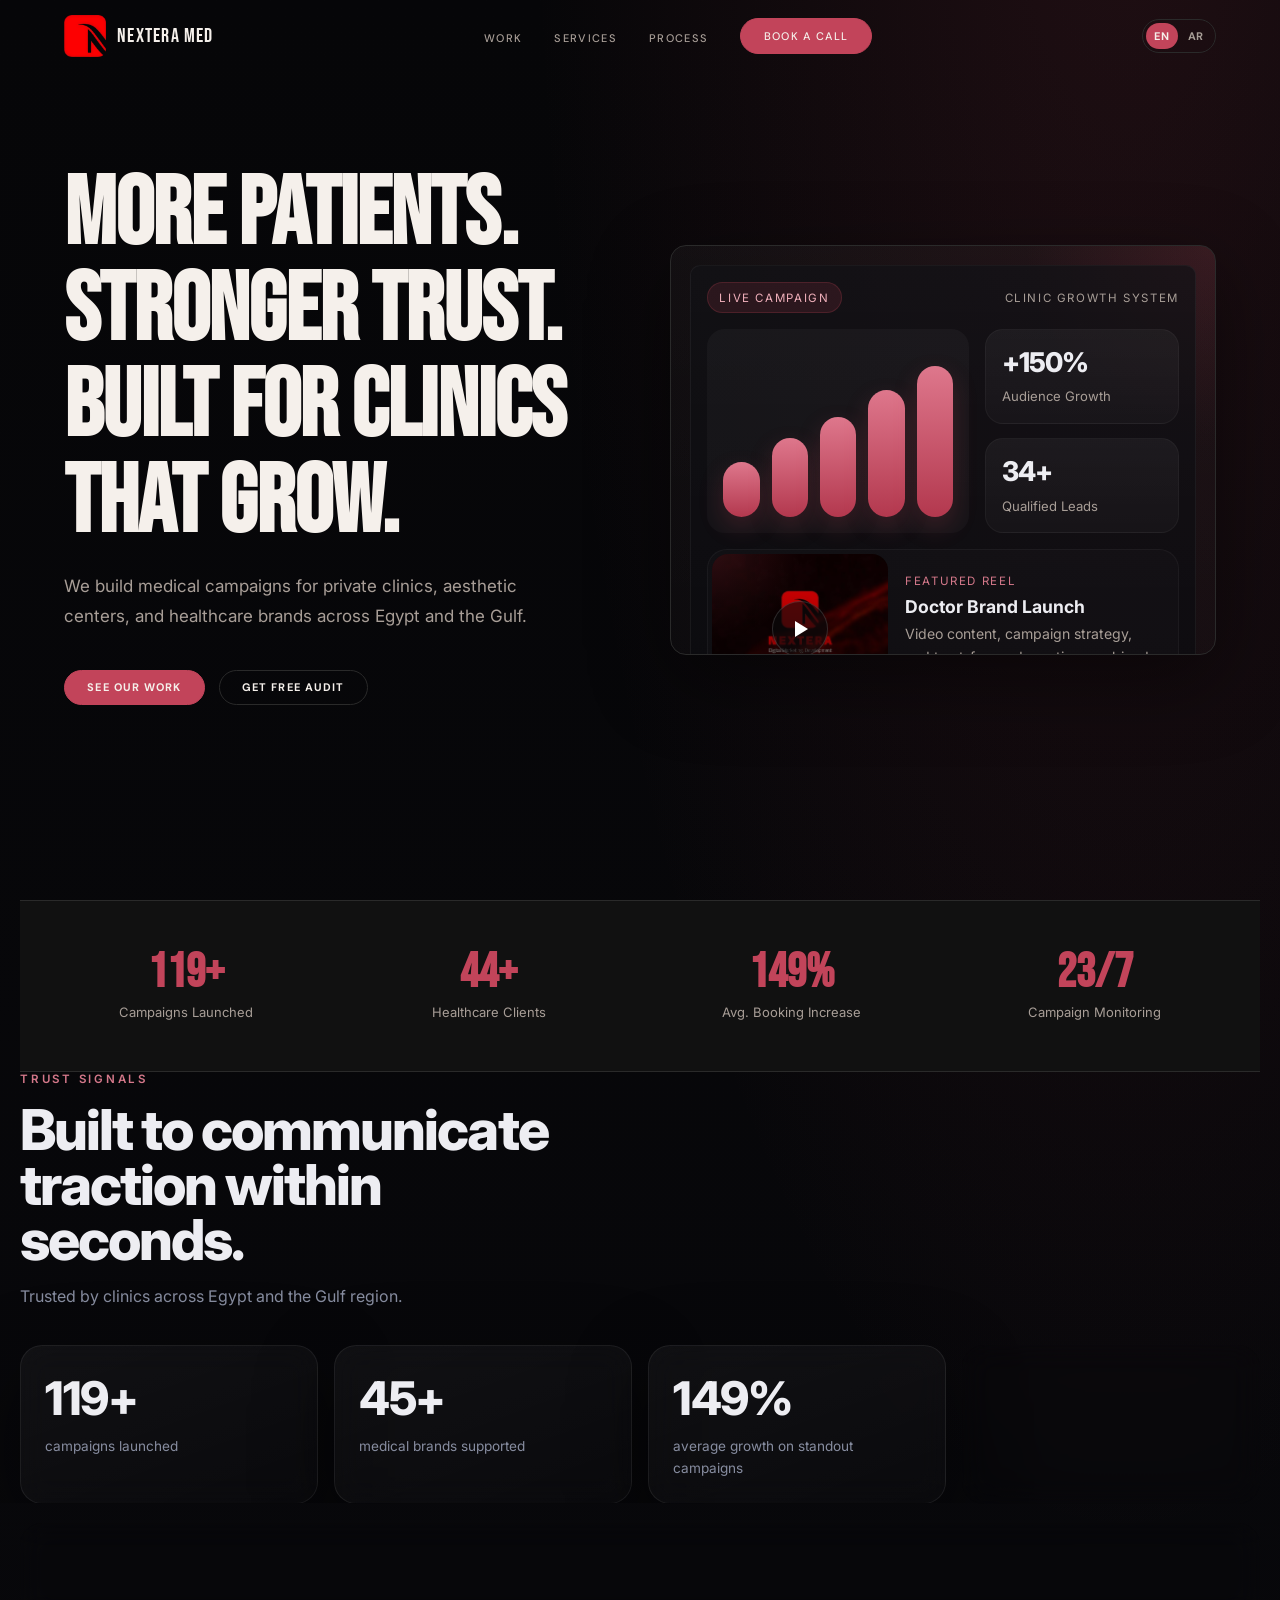
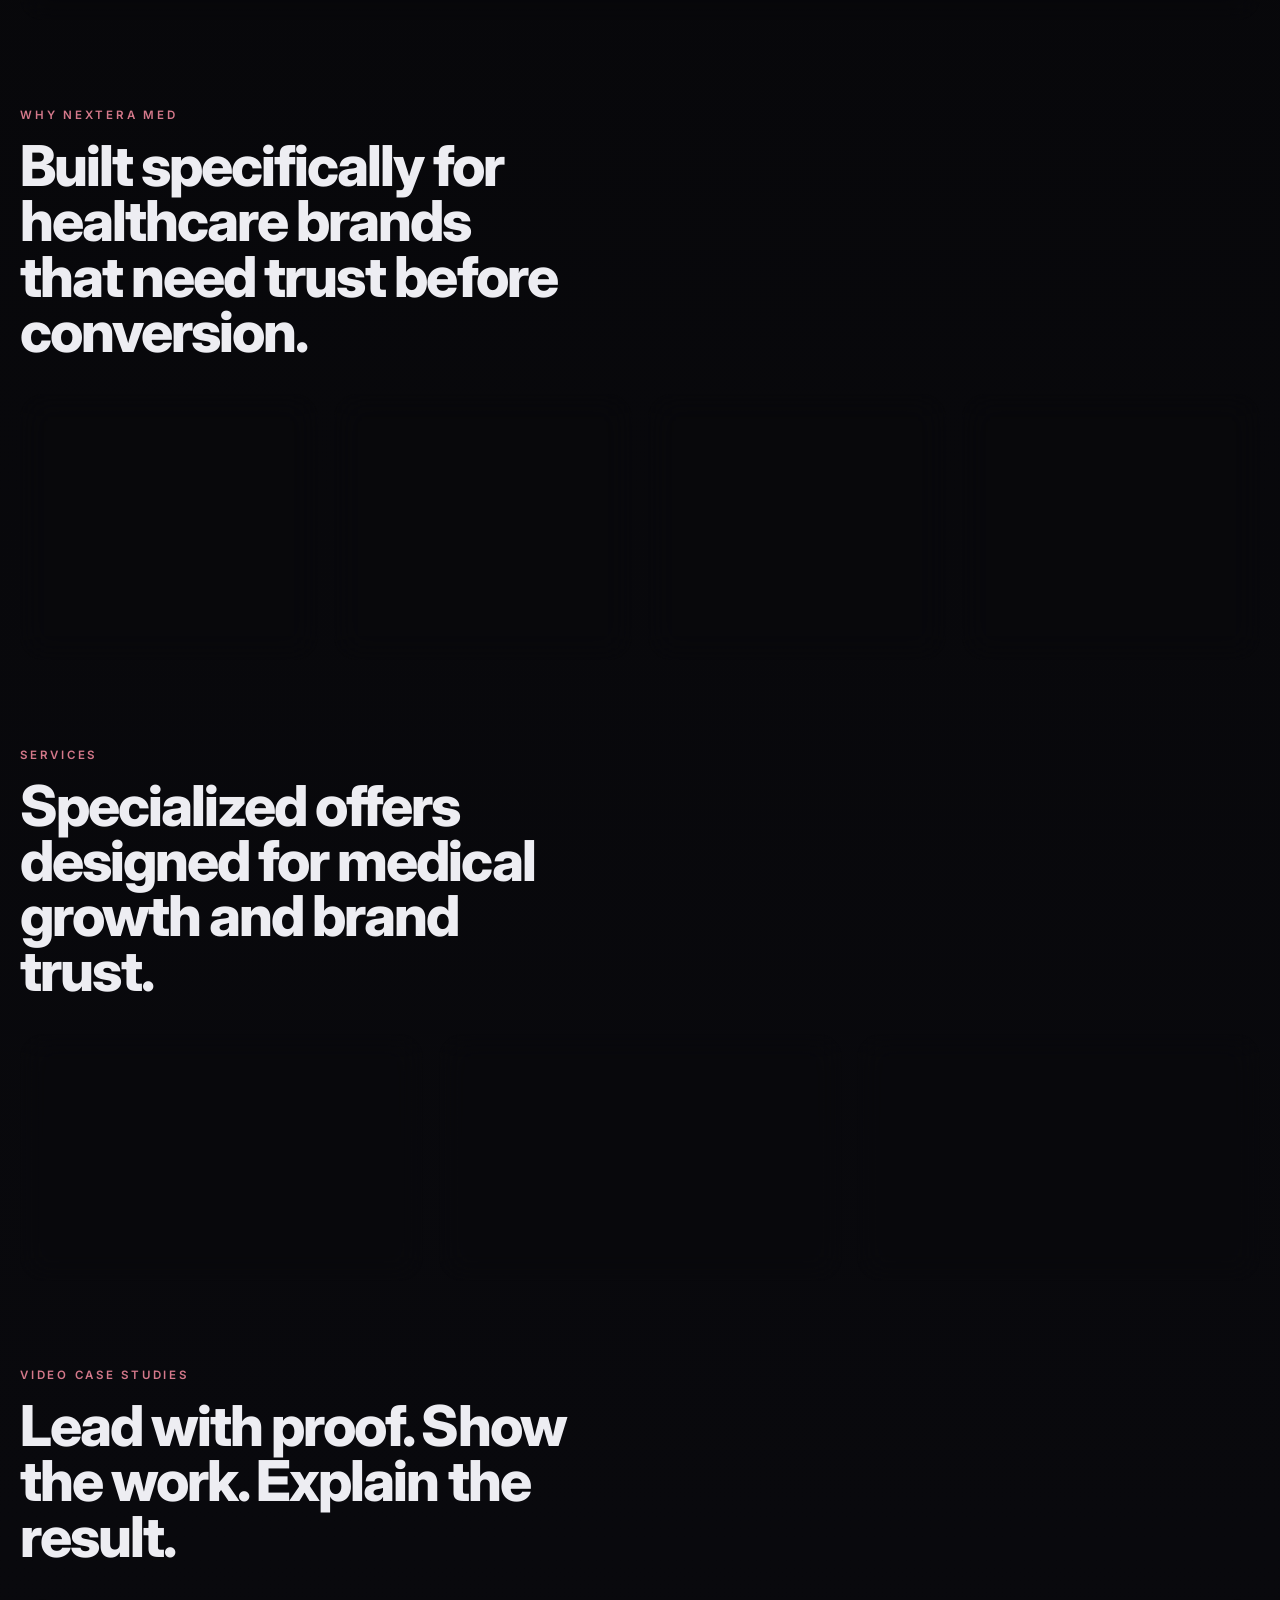
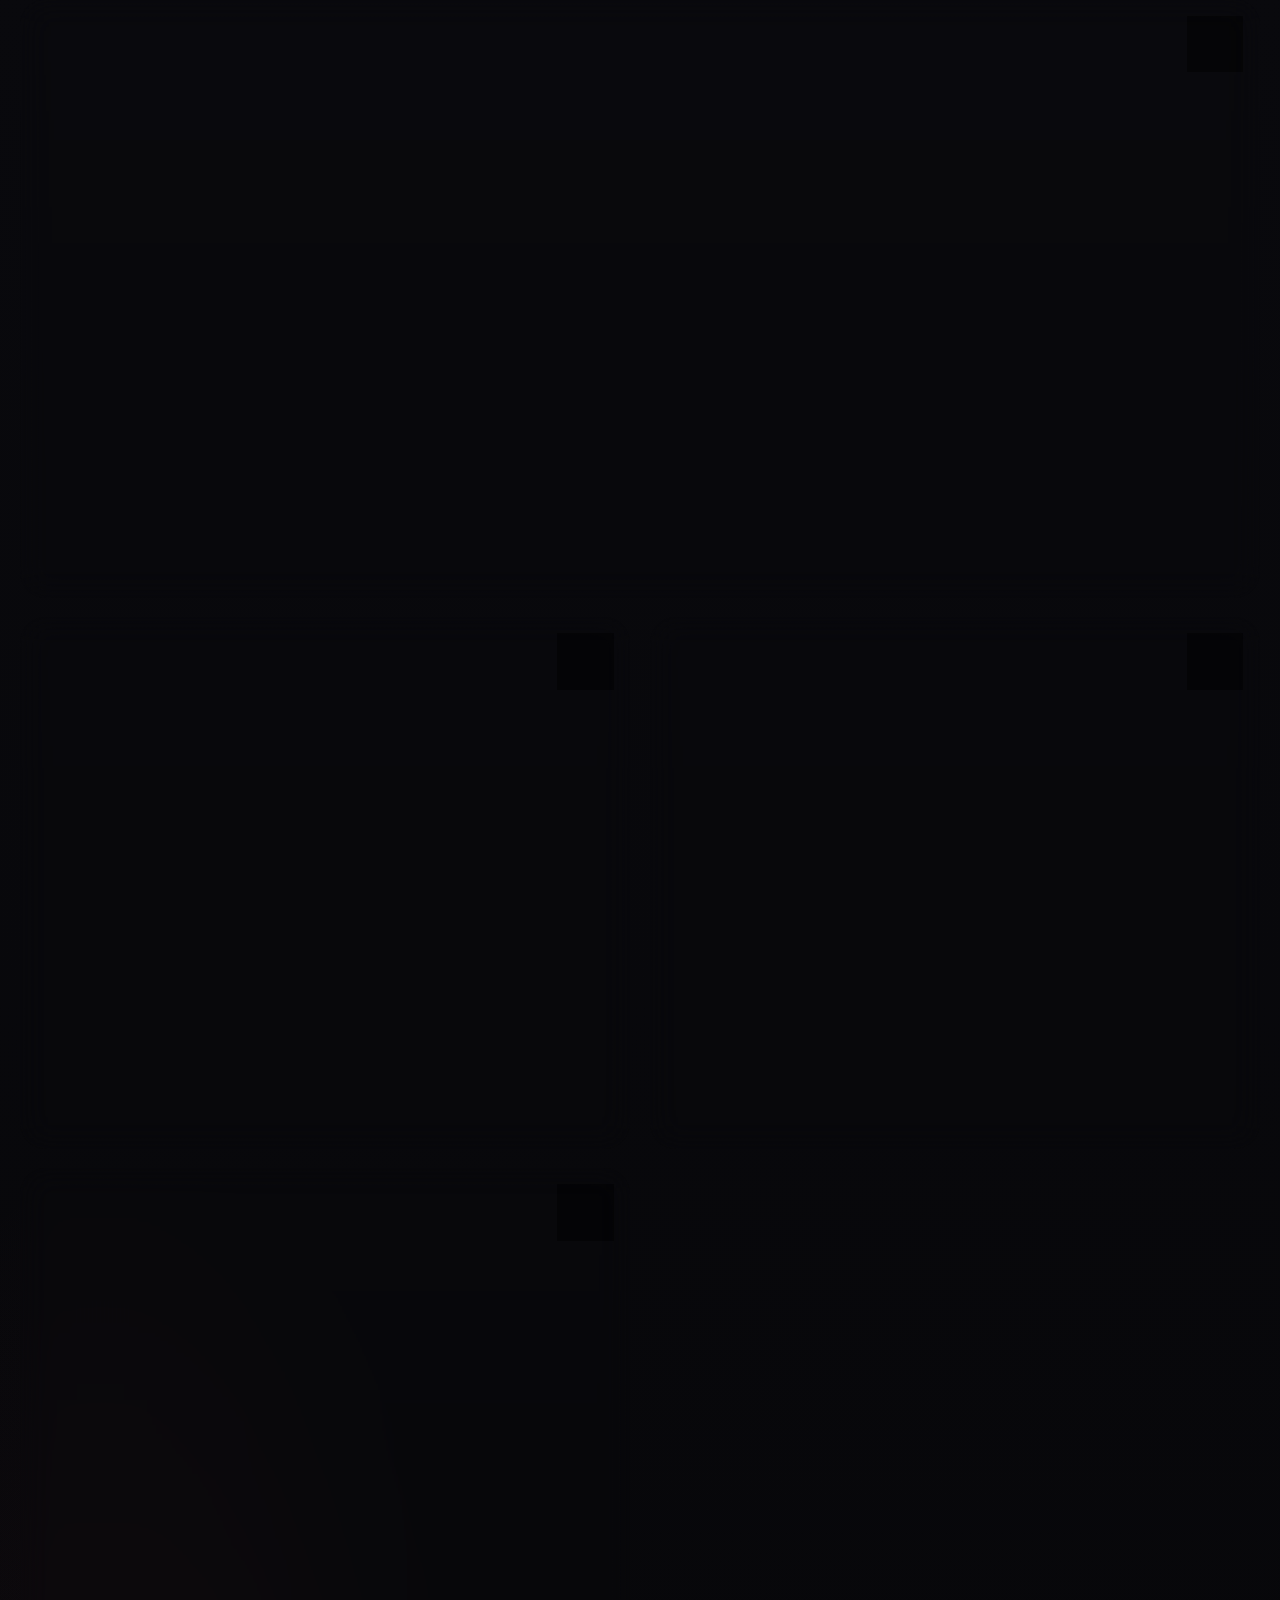
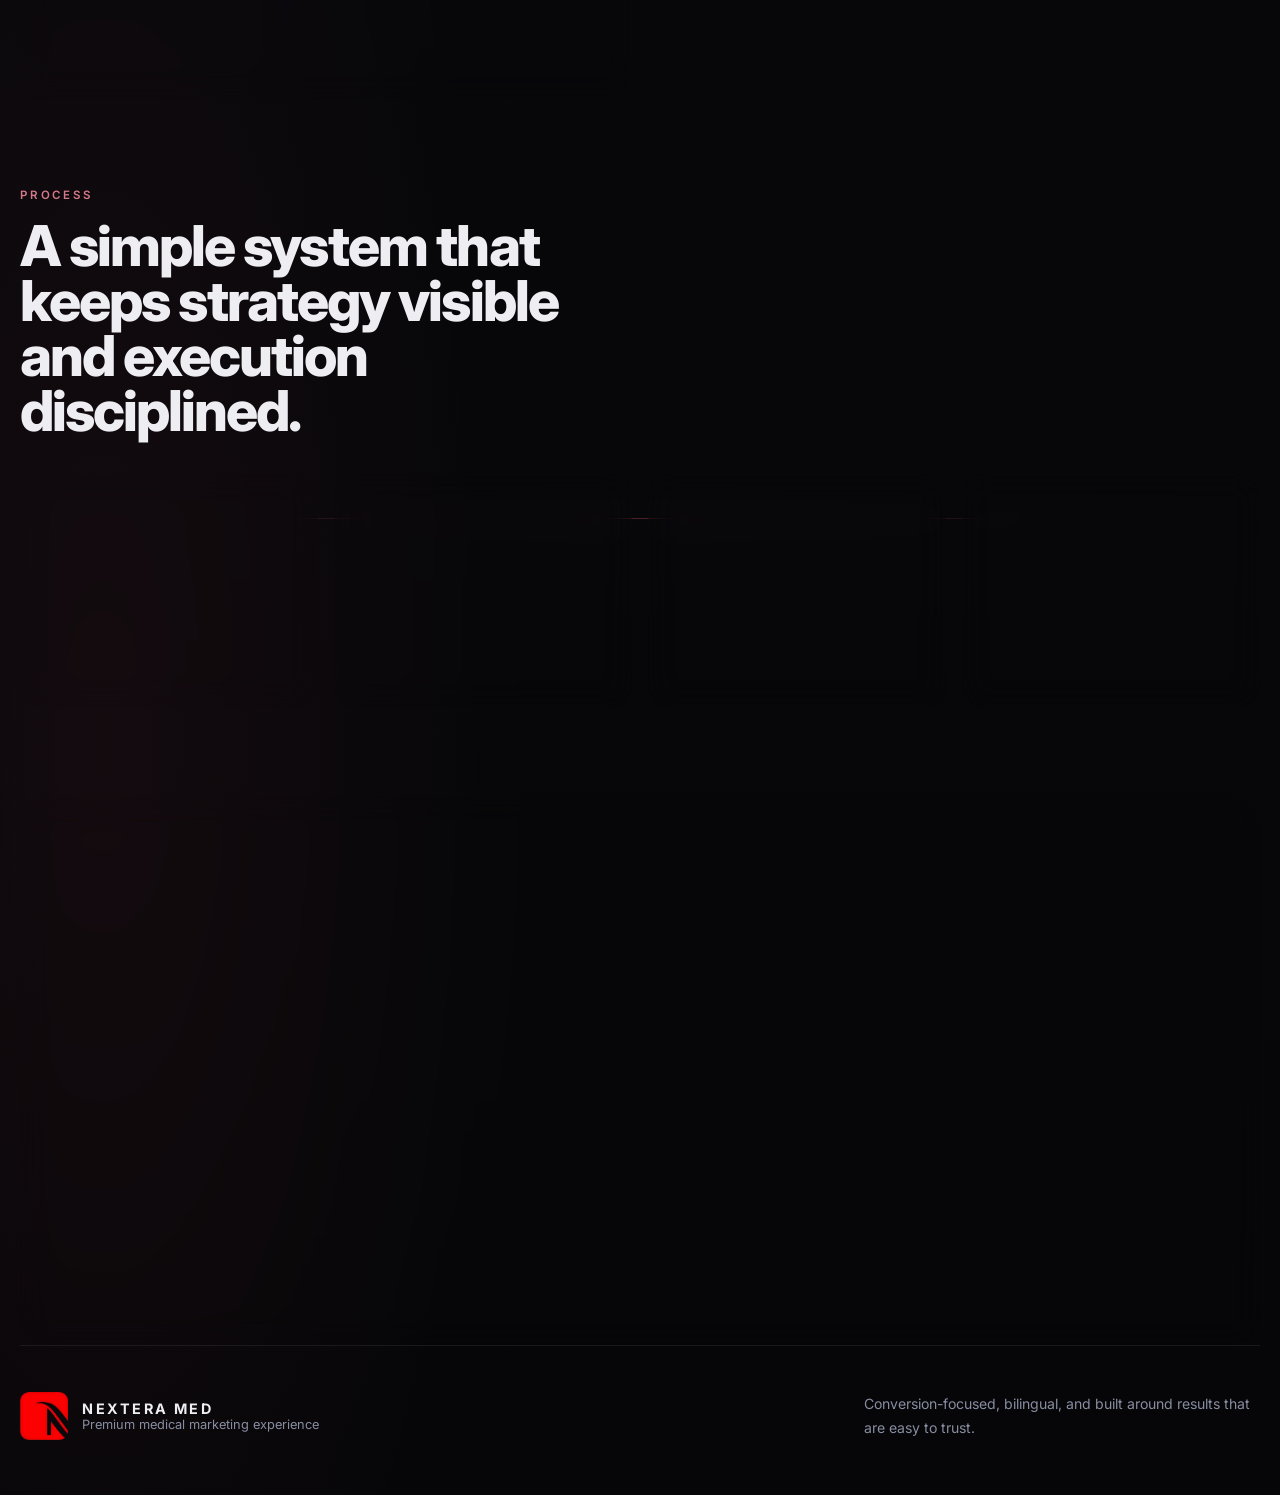
==== index.html @ bc590c60 "Initial Nextera MED site" ====
<!DOCTYPE html>
<html lang="en" dir="ltr">
  <head>
    <meta charset="UTF-8" />
    <meta name="viewport" content="width=device-width, initial-scale=1.0" />
    <title>Nextera MED | Medical Marketing Agency</title>
    <meta
      name="description"
      content="Premium medical marketing agency landing page with bilingual support, video case studies, and conversion-focused UX."
    />
    <link rel="preconnect" href="https://fonts.googleapis.com" />
    <link rel="preconnect" href="https://fonts.gstatic.com" crossorigin />
    <link
      href="https://fonts.googleapis.com/css2?family=Bebas+Neue&family=DM+Sans:wght@400;500;700&family=Inter:wght@400;500;600;700;800&family=Noto+Kufi+Arabic:wght@400;500;600;700;800&family=Tajawal:wght@400;500;700&display=swap"
      rel="stylesheet"
    />
    <link rel="stylesheet" href="./assets/css/tokens.css" />
    <link rel="stylesheet" href="./styles.css" />
  </head>
  <body>
    <div class="page-shell">
      <nav id="main-nav" aria-label="Primary navigation">
        <div class="nav-inner">
          <a href="#top" class="nav-logo" aria-label="Nextera MED home">
            <img
              src="./assets/Nextera logo.png"
              alt="Nextera MED logo"
              class="nav-logo__image"
            />
            <span class="nav-logo__name">Nextera MED</span>
          </a>

          <ul class="nav-links" role="list">
            <li><a href="#work">Work</a></li>
            <li><a href="#services">Services</a></li>
            <li><a href="#process">Process</a></li>
            <li><a href="#contact" class="btn btn-primary">Book a Call</a></li>
          </ul>

          <div class="lang-switch" aria-label="Language switcher">
            <span class="lang-switch__item is-active" aria-current="true">EN</span>
            <a href="/ar/" class="lang-switch__item" lang="ar" hreflang="ar">AR</a>
          </div>

          <button
            id="nav-hamburger"
            class="hamburger"
            type="button"
            aria-label="Toggle navigation"
            aria-expanded="false"
            aria-controls="nav-mobile-menu"
          >
            <span></span>
            <span></span>
            <span></span>
          </button>
        </div>

        <div id="nav-mobile-menu" class="nav-mobile-menu" role="navigation" aria-label="Mobile navigation">
          <ul role="list">
            <li><a href="#work">Work</a></li>
            <li><a href="#services">Services</a></li>
            <li><a href="#process">Process</a></li>
            <li><a href="#contact" class="btn btn-primary">Book a Call</a></li>
          </ul>
          <div class="lang-switch lang-switch--mobile">
            <span class="lang-switch__item is-active" aria-current="true">EN</span>
            <a href="/ar/" class="lang-switch__item" lang="ar" hreflang="ar">AR</a>
          </div>
        </div>
      </nav>

      <main id="top">

        <section id="hero">
          <div class="hero-grid">
            <div class="hero-text">
              <h1 class="hero-headline reveal">
                More patients.<br>Stronger trust.<br>Built for clinics that grow.
              </h1>
              <p class="hero-sub reveal">
                We build medical campaigns for private clinics, aesthetic centers, and healthcare brands across Egypt and the Gulf.
              </p>
              <div class="hero-cta reveal">
                <a href="#work" class="btn btn-primary">See Our Work</a>
                <a href="#contact" class="btn btn-outline">Get Free Audit</a>
              </div>
            </div>
            <div class="hero-visual" aria-hidden="true">
              <div class="hero-visual__panel">
                <div class="hero-visual__header">
                  <span class="hero-visual__pill">Live Campaign</span>
                  <span class="hero-visual__status">Clinic Growth System</span>
                </div>

                <div class="hero-visual__chart">
                  <div class="hero-visual__bars">
                    <span style="height: 32%"></span>
                    <span style="height: 46%"></span>
                    <span style="height: 58%"></span>
                    <span style="height: 74%"></span>
                    <span style="height: 88%"></span>
                  </div>
                  <div class="hero-visual__metrics">
                    <article>
                      <strong>+150%</strong>
                      <small>Audience Growth</small>
                    </article>
                    <article>
                      <strong>34+</strong>
                      <small>Qualified Leads</small>
                    </article>
                  </div>
                </div>

                <div class="hero-visual__card">
                  <div class="hero-visual__thumb">
                    <span class="hero-visual__play"></span>
                  </div>
                  <div class="hero-visual__copy">
                    <span>Featured Reel</span>
                    <strong>Doctor Brand Launch</strong>
                    <p>Video content, campaign strategy, and trust-focused creative combined in one premium rollout.</p>
                  </div>
                </div>
              </div>
            </div>
          </div>
        </section>

        <section id="proof-bar">
          <div class="proof-bar-inner">
            <div class="proof-metric">
              <span class="proof-metric__number" data-count="120" data-suffix="+">0+</span>
              <span class="proof-metric__label">Campaigns Launched</span>
            </div>
            <div class="proof-metric">
              <span class="proof-metric__number" data-count="45" data-suffix="+">0+</span>
              <span class="proof-metric__label">Healthcare Clients</span>
            </div>
            <div class="proof-metric">
              <span class="proof-metric__number" data-count="150" data-suffix="%">0%</span>
              <span class="proof-metric__label">Avg. Booking Increase</span>
            </div>
            <div class="proof-metric">
              <span class="proof-metric__number" data-count="24" data-suffix="/7">0/7</span>
              <span class="proof-metric__label">Campaign Monitoring</span>
            </div>
          </div>
        </section>

        <section class="trust section reveal">
          <div class="section-heading">
            <p class="eyebrow" data-i18n="trustEyebrow">Trust Signals</p>
            <h2 data-i18n="trustTitle">The page is built to communicate traction within seconds.</h2>
            <p class="section-support" data-i18n="trustSupport">Trusted by clinics across Egypt and the Gulf region.</p>
          </div>

          <div class="trust-grid">
            <article class="stat-card">
              <strong>120+</strong>
              <span data-i18n="trustMetric1">campaigns launched</span>
            </article>
            <article class="stat-card">
              <strong>45+</strong>
              <span data-i18n="trustMetric2">medical brands supported</span>
            </article>
            <article class="stat-card">
              <strong>150%</strong>
              <span data-i18n="trustMetric3">average growth on standout campaigns</span>
            </article>
            <article class="stat-card">
              <strong>24/7</strong>
              <span data-i18n="trustMetric4">content rhythm and optimization mindset</span>
            </article>
          </div>

          <div class="logo-strip" aria-label="Partner logo placeholders">
            <span>CLINIC GROUP</span>
            <span>DOCTOR BRAND</span>
            <span>HEALTHCARE STARTUP</span>
            <span>MEDICAL CENTER</span>
          </div>
        </section>

        <section class="why-us section reveal" id="why-us">
          <div class="section-heading">
            <p class="eyebrow" data-i18n="whyEyebrow">Why Nextera MED</p>
            <h2 data-i18n="whyTitle">Built specifically for healthcare brands that need trust before conversion.</h2>
          </div>

          <div class="why-grid">
            <article class="why-card">
              <div class="why-icon" aria-hidden="true">
                <svg width="26" height="26" viewBox="0 0 26 26" fill="none">
                  <circle cx="13" cy="13" r="10.5" stroke="currentColor" stroke-width="1.4" opacity="0.32"/>
                  <path d="M13 7v12M7 13h12" stroke="currentColor" stroke-width="2.6" stroke-linecap="round"/>
                </svg>
              </div>
              <h3 data-i18n="why1Title">Medical-first expertise</h3>
              <p data-i18n="why1Body">Messaging, visuals, and positioning shaped for clinics, doctors, and healthcare audiences.</p>
            </article>
            <article class="why-card">
              <div class="why-icon" aria-hidden="true">
                <svg width="26" height="26" viewBox="0 0 26 26" fill="none">
                  <rect x="2" y="14" width="5" height="9" rx="1.5" fill="currentColor" opacity="0.38"/>
                  <rect x="10" y="9" width="5" height="14" rx="1.5" fill="currentColor" opacity="0.65"/>
                  <rect x="18" y="4" width="5" height="19" rx="1.5" fill="currentColor"/>
                </svg>
              </div>
              <h3 data-i18n="why2Title">Data-driven strategy</h3>
              <p data-i18n="why2Body">Creative decisions connected to campaign goals, growth metrics, and stronger lead quality.</p>
            </article>
            <article class="why-card">
              <div class="why-icon" aria-hidden="true">
                <svg width="26" height="26" viewBox="0 0 26 26" fill="none">
                  <circle cx="13" cy="13" r="10.5" stroke="currentColor" stroke-width="1.4" opacity="0.32"/>
                  <polygon points="10,8 20,13 10,18" fill="currentColor" opacity="0.92"/>
                </svg>
              </div>
              <h3 data-i18n="why3Title">Content and ads system</h3>
              <p data-i18n="why3Body">Social content, paid campaigns, and video proof work together instead of competing for attention.</p>
            </article>
            <article class="why-card">
              <div class="why-icon" aria-hidden="true">
                <svg width="26" height="26" viewBox="0 0 26 26" fill="none">
                  <polyline points="2,21 9,12 15,17 24,5" stroke="currentColor" stroke-width="2.5" stroke-linecap="round" stroke-linejoin="round"/>
                  <polyline points="18,5 24,5 24,11" stroke="currentColor" stroke-width="2.5" stroke-linecap="round" stroke-linejoin="round"/>
                </svg>
              </div>
              <h3 data-i18n="why4Title">Proven growth results</h3>
              <p data-i18n="why4Body">The work is framed around outcomes first, so users immediately understand the business value.</p>
            </article>
          </div>
        </section>

        <section class="services section reveal" id="services">
          <div class="section-heading">
            <p class="eyebrow" data-i18n="servicesEyebrow">Services</p>
            <h2 data-i18n="servicesTitle">Specialized offers designed for medical growth and brand trust.</h2>
          </div>

          <div class="service-grid">
            <article class="service-card">
              <div class="service-icon" aria-hidden="true">
                <svg width="26" height="26" viewBox="0 0 26 26" fill="none">
                  <path d="M3 9.5v7" stroke="currentColor" stroke-width="2.4" stroke-linecap="round"/>
                  <path d="M3 10h12l6.5-5v16L15 16H3" stroke="currentColor" stroke-width="1.9" stroke-linejoin="round"/>
                  <circle cx="21" cy="5" r="3.5" fill="currentColor" opacity="0.4"/>
                </svg>
              </div>
              <h3 data-i18n="service1Title">Medical Campaigns</h3>
              <p data-i18n="service1Body">
                Strategic paid and organic campaigns built around patient trust,
                lead quality, and stronger market positioning.
              </p>
            </article>
            <article class="service-card">
              <div class="service-icon" aria-hidden="true">
                <svg width="26" height="26" viewBox="0 0 26 26" fill="none">
                  <circle cx="11.5" cy="9" r="4.5" stroke="currentColor" stroke-width="2"/>
                  <path d="M3 25c0-4.7 3.8-8.5 8.5-8.5S20 20.3 20 25" stroke="currentColor" stroke-width="2" stroke-linecap="round"/>
                  <path d="M20 5l1 3 3 1-3 1-1 3-1-3-3-1 3-1 1-3z" fill="currentColor" opacity="0.82"/>
                </svg>
              </div>
              <h3 data-i18n="service2Title">Doctor Branding</h3>
              <p data-i18n="service2Body">
                Authority-building identity systems for doctors, specialists,
                and personal medical brands across social platforms.
              </p>
            </article>
            <article class="service-card">
              <div class="service-icon" aria-hidden="true">
                <svg width="26" height="26" viewBox="0 0 26 26" fill="none">
                  <circle cx="13" cy="4.5" r="2.5" fill="currentColor"/>
                  <circle cx="4" cy="19" r="2.5" fill="currentColor" opacity="0.62"/>
                  <circle cx="22" cy="19" r="2.5" fill="currentColor" opacity="0.62"/>
                  <line x1="13" y1="7" x2="4.8" y2="16.7" stroke="currentColor" stroke-width="1.6" stroke-linecap="round" opacity="0.68"/>
                  <line x1="13" y1="7" x2="21.2" y2="16.7" stroke="currentColor" stroke-width="1.6" stroke-linecap="round" opacity="0.68"/>
                  <line x1="6.5" y1="19" x2="19.5" y2="19" stroke="currentColor" stroke-width="1.6" stroke-linecap="round" opacity="0.38"/>
                </svg>
              </div>
              <h3 data-i18n="service3Title">Social Media Management</h3>
              <p data-i18n="service3Body">
                Consistent content planning, publishing, design direction, and
                optimization tailored for healthcare communication.
              </p>
            </article>
          </div>
        </section>

        <section class="case-studies section reveal" id="case-studies">
          <div class="section-heading">
            <p class="eyebrow" data-i18n="casesEyebrow">Video Case Studies</p>
            <h2 data-i18n="casesTitle">Lead with proof. Show the work. Explain the result.</h2>
          </div>

          <div class="portfolio-grid" id="portfolio-grid" aria-live="polite"></div>
        </section>

        <section class="process section reveal" id="process">
          <div class="section-heading">
            <p class="eyebrow" data-i18n="processEyebrow">Process</p>
            <h2 data-i18n="processTitle">A simple system that keeps strategy visible and execution disciplined.</h2>
          </div>

          <div class="timeline">
            <article>
              <div class="process-icon" aria-hidden="true">
                <svg width="20" height="20" viewBox="0 0 20 20" fill="none">
                  <circle cx="8.5" cy="8.5" r="5.5" stroke="currentColor" stroke-width="2"/>
                  <line x1="13" y1="13" x2="19" y2="19" stroke="currentColor" stroke-width="2.5" stroke-linecap="round"/>
                </svg>
              </div>
              <span>01</span>
              <h3 data-i18n="process1Title">Analyze</h3>
              <p data-i18n="process1Body">Review brand, offer, audience, competitors, and existing channel performance.</p>
            </article>
            <article>
              <div class="process-icon" aria-hidden="true">
                <svg width="20" height="20" viewBox="0 0 20 20" fill="none">
                  <rect x="3" y="2" width="11" height="16" rx="2" stroke="currentColor" stroke-width="2"/>
                  <line x1="7" y1="7" x2="10" y2="7" stroke="currentColor" stroke-width="1.6" stroke-linecap="round" opacity="0.7"/>
                  <line x1="7" y1="11" x2="10" y2="11" stroke="currentColor" stroke-width="1.6" stroke-linecap="round" opacity="0.5"/>
                  <path d="M12 12.5l5-5 2.5 2.5-5 5-3 .5.5-3z" fill="currentColor" opacity="0.72"/>
                </svg>
              </div>
              <span>02</span>
              <h3 data-i18n="process2Title">Plan</h3>
              <p data-i18n="process2Body">Shape the messaging, campaign structure, video angle, and content roadmap.</p>
            </article>
            <article>
              <div class="process-icon" aria-hidden="true">
                <svg width="20" height="20" viewBox="0 0 20 20" fill="none">
                  <path d="M11 2L3 11.5h6l-2 6.5 9-10.5h-6L11 2z" fill="currentColor" opacity="0.9"/>
                </svg>
              </div>
              <span>03</span>
              <h3 data-i18n="process3Title">Execute</h3>
              <p data-i18n="process3Body">Launch visual assets, social content, ad creatives, and promotional campaigns.</p>
            </article>
            <article>
              <div class="process-icon" aria-hidden="true">
                <svg width="20" height="20" viewBox="0 0 20 20" fill="none">
                  <circle cx="10" cy="10" r="3" stroke="currentColor" stroke-width="2"/>
                  <path d="M10 2v2.2M10 15.8V18M2 10h2.2M15.8 10H18M3.9 3.9l1.6 1.6M14.5 14.5l1.6 1.6M3.9 16.1l1.6-1.6M14.5 5.5l1.6-1.6" stroke="currentColor" stroke-width="1.8" stroke-linecap="round"/>
                </svg>
              </div>
              <span>04</span>
              <h3 data-i18n="process4Title">Optimize</h3>
              <p data-i18n="process4Body">Track outcomes, refine messaging, and improve results over time.</p>
            </article>
          </div>
        </section>

        <section class="final-cta section reveal" id="contact">
          <div class="final-cta__copy">
            <p class="eyebrow" data-i18n="finalEyebrow">Ready To Grow</p>
            <h2 data-i18n="finalTitle">If your medical brand deserves more trust, stronger reach, and clearer positioning, this is the moment to move.</h2>
            <p data-i18n="finalBody">
              Book a free call and turn your expertise into a sharper digital presence.
            </p>
            <p class="final-cta__support" data-i18n="finalSupport">Free strategy call, no commitment, and clear next-step recommendations.</p>
          </div>

          <div class="final-cta__actions">
            <a class="button button--solid button--large" href="https://www.facebook.com/nextera.med" target="_blank" rel="noreferrer" data-i18n="finalButton">
              Book Free Call
            </a>
          </div>
        </section>
      </main>

      <footer class="site-footer">
        <div class="footer-brand">
          <img
            src="./assets/Nextera logo.png"
            alt="Nextera MED footer logo"
            class="brand-logo"
          />
          <div class="brand-copy">
            <strong>Nextera MED</strong>
            <span data-i18n="footerTagline">Premium medical marketing experience</span>
          </div>
        </div>
        <p class="footer-note" data-i18n="footerNote">
          Conversion-focused landing page with bilingual support and interactive case studies.
        </p>
      </footer>
    </div>

    <a class="mobile-sticky-cta" href="https://www.facebook.com/nextera.med" target="_blank" rel="noreferrer" data-i18n="mobileStickyCta">
      Book Free Consultation
    </a>

    <div class="video-modal" id="video-modal" aria-hidden="true">
      <div class="video-modal__backdrop" data-close-modal></div>
      <div class="video-modal__dialog" role="dialog" aria-modal="true">
        <button class="video-modal__close" type="button" data-close-modal>
          <span data-i18n="modalClose">Close</span>
        </button>
        <div class="video-modal__content">
          <div class="video-modal__media" id="video-modal-frame"></div>
          <div class="video-modal__details">
            <p class="eyebrow" id="modal-category">Case Study</p>
            <h3 id="modal-title"></h3>
            <div class="modal-result" id="modal-result"></div>
            <div class="modal-grid">
              <article>
                <strong data-i18n="modalProblem">Problem</strong>
                <p id="modal-problem"></p>
              </article>
              <article>
                <strong data-i18n="modalSolution">Approach</strong>
                <p id="modal-solution"></p>
              </article>
              <article>
                <strong data-i18n="modalResult">Result</strong>
                <p id="modal-outcome"></p>
              </article>
            </div>
          </div>
        </div>
      </div>
    </div>

    <script src="./script.js"></script>
    <script src="./assets/js/nav.js" defer></script>
    <script src="./assets/js/animations.js" defer></script>
  </body>
</html>
---- assets/css/tokens.css ----
/* ============================================
   NESTERA PRO — Design Tokens
   Single source of truth for all design values
   DO NOT hardcode values outside this file
   ============================================ */

:root {
  /* --- Colors --- */
  --bg:              #0a0a0a;
  --bg-card:         #161616;
  --bg-section-alt:  #111111;
  --border:          #2a2a2a;
  --accent:          #C0152A;
  --accent-hover:    #FF2D3D;
  --accent-muted:    rgba(192, 21, 42, 0.15);
  --text-primary:    #F5F0EB;
  --text-secondary:  #A89E97;
  --text-disabled:   #5a5a5a;
  --overlay:         rgba(10, 10, 10, 0.7);

  /* --- Typography — English --- */
  --font-display-en: 'Bebas Neue', sans-serif;
  --font-body-en:    'DM Sans', sans-serif;

  /* --- Typography — Arabic --- */
  --font-display-ar: 'Tajawal', sans-serif;
  --font-body-ar:    'Tajawal', sans-serif;

  /* --- Font Weights --- */
  --fw-regular: 400;
  --fw-medium:  500;
  --fw-bold:    700;
  --fw-black:   900;

  /* --- Font Sizes --- */
  --fs-hero: clamp(48px, 8vw, 96px);
  --fs-h2:   clamp(32px, 5vw, 56px);
  --fs-h3:   clamp(20px, 3vw, 28px);
  --fs-body: clamp(15px, 1.5vw, 17px);
  --fs-small: 13px;
  --fs-label: 11px;

  /* --- Spacing --- */
  --section-pad-desktop: 120px;
  --section-pad-mobile:  60px;
  --card-pad:            28px;
  --container-max:       1200px;
  --container-pad:       24px;
  --gap-cards:           20px;

  /* --- Borders & Radius --- */
  --radius-sm:   4px;
  --radius-md:   8px;
  --radius-lg:   16px;
  --radius-pill: 999px;

  /* --- Shadows --- */
  --shadow-card:   0 4px 24px rgba(0,0,0,0.4);
  --shadow-accent: 0 0 24px rgba(192, 21, 42, 0.3);

  /* --- Animations --- */
  --ease:          cubic-bezier(0.16, 1, 0.3, 1);
  --duration-fast: 0.3s;
  --duration:      0.6s;
  --duration-slow: 1s;

  /* --- Z-index --- */
  --z-nav:     100;
  --z-overlay: 50;
  --z-modal:   200;
}

/* Mobile overrides */
@media (max-width: 768px) {
  :root {
    --section-pad-desktop: var(--section-pad-mobile);
    --card-pad: 20px;
    --gap-cards: 16px;
  }
}
---- styles.css ----
/* ── Nav (#main-nav) ─────────────────────────────────────────────────── */
#main-nav {
  position: fixed;
  top: 0;
  left: 0;
  right: 0;
  z-index: var(--z-nav);
  transition:
    background 0.3s var(--ease),
    border-color 0.3s var(--ease),
    backdrop-filter 0.3s var(--ease);
}

#main-nav.scrolled {
  background: rgba(10, 10, 10, 0.92);
  backdrop-filter: blur(12px);
  -webkit-backdrop-filter: blur(12px);
  border-bottom: 1px solid var(--border);
}

.nav-inner {
  display: flex;
  align-items: center;
  justify-content: space-between;
  height: 72px;
  max-width: var(--container-max);
  margin: 0 auto;
  padding: 0 var(--container-pad);
}

.nav-logo {
  display: flex;
  align-items: center;
  gap: 0.7rem;
  text-decoration: none;
  line-height: 1;
}

.nav-logo__image {
  width: 42px;
  height: 42px;
  object-fit: contain;
  flex-shrink: 0;
}

.nav-logo__name {
  font-family: var(--font-display-en);
  font-size: 1.28rem;
  color: var(--text-primary);
  letter-spacing: 0.06em;
  text-transform: uppercase;
}

.nav-links {
  display: flex;
  align-items: center;
  gap: 2rem;
  list-style: none;
  margin: 0;
  padding: 0;
}

.nav-links a {
  color: var(--text-secondary);
  font-family: var(--font-body-en);
  font-size: var(--fs-label);
  font-weight: var(--fw-medium);
  letter-spacing: 0.12em;
  text-transform: uppercase;
  text-decoration: none;
  transition: color 0.2s var(--ease);
}

.nav-links a:hover,
.nav-links a.active {
  color: var(--text-primary);
}

/* Shared buttons */
.btn {
  display: inline-flex;
  align-items: center;
  justify-content: center;
  padding: 0.6rem 1.4rem;
  border-radius: var(--radius-pill);
  font-family: var(--font-body-en);
  font-size: var(--fs-label);
  font-weight: var(--fw-bold);
  letter-spacing: 0.1em;
  text-transform: uppercase;
  text-decoration: none;
  cursor: pointer;
  border: 1px solid transparent;
  transition:
    background 0.2s var(--ease),
    border-color 0.2s var(--ease),
    box-shadow 0.2s var(--ease),
    transform 0.2s var(--ease);
}

.btn-primary {
  background: var(--accent);
  color: var(--text-primary) !important;
  border-color: var(--accent);
}

.btn-primary:hover {
  background: var(--accent-hover);
  border-color: var(--accent-hover);
  box-shadow: var(--shadow-accent);
  transform: translateY(-1px);
}

.btn-outline {
  background: transparent;
  color: var(--text-primary);
  border-color: var(--border);
}

.btn-outline:hover {
  border-color: var(--text-secondary);
  transform: translateY(-1px);
}

/* Hamburger */
.hamburger {
  display: none;
  flex-direction: column;
  justify-content: center;
  gap: 5px;
  width: 40px;
  height: 40px;
  padding: 6px;
  background: none;
  border: none;
  cursor: pointer;
  flex-shrink: 0;
}

.hamburger span {
  display: block;
  width: 100%;
  height: 2px;
  background: var(--text-primary);
  border-radius: 2px;
  transition:
    transform 0.3s var(--ease),
    opacity 0.3s var(--ease);
}

.hamburger.is-active span:nth-child(1) { transform: translateY(7px) rotate(45deg); }
.hamburger.is-active span:nth-child(2) { opacity: 0; transform: scaleX(0); }
.hamburger.is-active span:nth-child(3) { transform: translateY(-7px) rotate(-45deg); }

/* Mobile menu */
.nav-mobile-menu {
  display: none;
  position: fixed;
  inset: 72px 0 0;
  background: rgba(10, 10, 10, 0.97);
  backdrop-filter: blur(16px);
  -webkit-backdrop-filter: blur(16px);
  z-index: calc(var(--z-nav) - 1);
  padding: 2rem var(--container-pad);
  opacity: 0;
  transform: translateY(-8px);
  pointer-events: none;
  transition:
    opacity 0.3s var(--ease),
    transform 0.3s var(--ease);
}

.nav-mobile-menu.is-open {
  display: block;
  opacity: 1;
  transform: translateY(0);
  pointer-events: auto;
}

.nav-mobile-menu ul {
  list-style: none;
  margin: 0;
  padding: 0;
  display: flex;
  flex-direction: column;
  gap: 0;
}

.nav-mobile-menu a {
  display: block;
  color: var(--text-secondary);
  font-family: var(--font-body-en);
  font-size: 1rem;
  font-weight: var(--fw-medium);
  text-decoration: none;
  padding: 1rem 0;
  border-bottom: 1px solid var(--border);
  transition: color 0.2s var(--ease);
}

.nav-mobile-menu a:hover { color: var(--text-primary); }

.nav-mobile-menu .btn-primary {
  display: inline-flex;
  margin-top: 1.25rem;
  border-bottom: none;
  padding: 0.75rem 1.6rem;
}

/* Language switcher */
.lang-switch {
  display: flex;
  align-items: center;
  gap: 2px;
  padding: 3px;
  border: 1px solid var(--border);
  border-radius: var(--radius-pill);
  background: transparent;
  flex-shrink: 0;
}

.lang-switch__item {
  display: inline-flex;
  align-items: center;
  justify-content: center;
  width: 32px;
  height: 26px;
  border-radius: var(--radius-pill);
  font-family: var(--font-body-en);
  font-size: var(--fs-label);
  font-weight: var(--fw-bold);
  letter-spacing: 0.08em;
  color: var(--text-secondary);
  text-decoration: none;
  cursor: pointer;
  transition: background 0.2s var(--ease), color 0.2s var(--ease);
}

.lang-switch__item:hover {
  color: var(--text-primary);
}

.lang-switch__item.is-active {
  background: var(--accent);
  color: var(--text-primary);
  cursor: default;
}

.lang-switch--mobile {
  margin-top: 1.5rem;
  border-color: var(--border);
}

@media (max-width: 768px) {
  .nav-links { display: none; }
  .hamburger { display: flex; }
  .lang-switch:not(.lang-switch--mobile) { display: none; }
}

/* ── Design Tokens ───────────────────────────────────────────────────── */
:root {
  --bg: #050507;
  --bg-soft: #09090d;
  --panel: rgba(13, 13, 19, 0.82);
  --panel-strong: rgba(11, 11, 17, 0.98);
  --line: rgba(255, 255, 255, 0.07);
  --line-strong: rgba(194, 68, 88, 0.32);
  --text: #ededf2;
  --muted: #878da0;
  --accent: #c2445a;
  --accent-dim: #943240;
  --accent-soft: rgba(194, 68, 88, 0.1);
  --glow: rgba(194, 68, 88, 0.22);
  --glow-soft: rgba(194, 68, 88, 0.12);
  --shadow: 0 24px 80px rgba(0, 0, 0, 0.44);
  --shadow-glow: 0 20px 64px rgba(194, 68, 88, 0.22);
  --radius: 22px;
  --container: 1240px;
  --ease: cubic-bezier(0.4, 0, 0.2, 1);
  --spring: cubic-bezier(0.34, 1.46, 0.64, 1);
}

/* ── Reset ───────────────────────────────────────────────────────────── */
*, *::before, *::after { box-sizing: border-box; }

html { scroll-behavior: smooth; }

body {
  margin: 0;
  min-height: 100vh;
  color: var(--text);
  background:
    radial-gradient(ellipse 90% 55% at 88% -4%, rgba(194, 68, 88, 0.14) 0%, transparent 52%),
    radial-gradient(ellipse 60% 38% at 8% 88%, rgba(194, 68, 88, 0.07) 0%, transparent 50%),
    linear-gradient(180deg, #060608 0%, #09090d 50%, #060608 100%);
  font-family: "Inter", sans-serif;
  -webkit-font-smoothing: antialiased;
  -moz-osx-font-smoothing: grayscale;
}

body[data-lang="ar"] {
  font-family: "Noto Kufi Arabic", sans-serif;
  line-height: 2;
}

/* Grid-line grain overlay */
body::before {
  content: "";
  position: fixed;
  inset: 0;
  pointer-events: none;
  z-index: 0;
  opacity: 0.16;
  background-image:
    linear-gradient(rgba(255,255,255,0.026) 1px, transparent 1px),
    linear-gradient(90deg, rgba(255,255,255,0.026) 1px, transparent 1px);
  background-size: 54px 54px;
}

a { color: inherit; text-decoration: none; }

img, video, iframe { display: block; max-width: 100%; }

/* ── Layout ──────────────────────────────────────────────────────────── */
.site-header, main, .site-footer {
  width: min(calc(100% - 2rem), var(--container));
  margin: 0 auto;
}

.section { padding: 0 0 5.5rem; }

/* ── Header ──────────────────────────────────────────────────────────── */
.site-header {
  position: sticky;
  top: 0;
  z-index: 30;
  display: flex;
  align-items: center;
  justify-content: space-between;
  gap: 1rem;
  padding: 0.85rem 0;
  background: rgba(5, 5, 7, 0.74);
  backdrop-filter: blur(22px);
  -webkit-backdrop-filter: blur(22px);
  border-bottom: 1px solid var(--line);
}

.brand-mark, .header-actions, .footer-brand {
  display: flex;
  align-items: center;
  gap: 0.9rem;
}

.brand-logo {
  width: 48px;
  height: 48px;
  object-fit: contain;
}

.brand-copy strong, .brand-copy span { display: block; }

.brand-copy strong {
  font-size: 0.9rem;
  letter-spacing: 0.17em;
  text-transform: uppercase;
  font-weight: 700;
}

.brand-copy span {
  color: var(--muted);
  font-size: 0.8rem;
}

.site-nav { display: flex; gap: 0.2rem; }

.site-nav a, .lang-button {
  padding: 0.72rem 0.88rem;
  border: 1px solid transparent;
  color: var(--muted);
  background: transparent;
  font: inherit;
  font-size: 0.73rem;
  letter-spacing: 0.13em;
  text-transform: uppercase;
  cursor: pointer;
  border-radius: 10px;
  transition: background 180ms var(--ease), color 180ms var(--ease), border-color 180ms var(--ease);
}

.site-nav a:hover, .lang-button:hover, .lang-button.is-active {
  color: var(--text);
  border-color: var(--line-strong);
  background: var(--accent-soft);
}

.language-switch {
  display: flex;
  gap: 0.2rem;
  padding: 0.18rem;
  border: 1px solid var(--line);
  border-radius: 999px;
  background: rgba(255,255,255,0.02);
}

/* ── Hero (#hero — EN) ───────────────────────────────────────────────── */
#hero {
  min-height: 100vh;
  display: flex;
  align-items: center;
  padding: 120px var(--container-pad, 24px) var(--section-pad-desktop, 120px);
  max-width: var(--container-max, 1200px);
  margin: 0 auto;
}

.hero-grid {
  display: grid;
  grid-template-columns: 1fr 1fr;
  gap: 60px;
  align-items: center;
  width: 100%;
}

.hero-headline {
  font-family: var(--font-display-en);
  font-size: var(--fs-hero);
  font-weight: var(--fw-black, 900);
  color: var(--text-primary);
  line-height: 1.0;
  letter-spacing: -0.01em;
  margin: 0 0 1.25rem;
}

.hero-sub {
  color: var(--text-secondary);
  font-size: var(--fs-body);
  line-height: 1.75;
  margin: 0 0 2rem;
  max-width: 46ch;
}

.hero-cta {
  display: flex;
  gap: 1rem;
  flex-wrap: wrap;
}

.hero-visual {
  aspect-ratio: 4 / 3;
  border: 1px solid var(--border);
  border-radius: var(--radius-lg);
  background:
    radial-gradient(circle at top right, rgba(194, 68, 88, 0.15), transparent 28%),
    linear-gradient(180deg, rgba(255,255,255,0.03), rgba(255,255,255,0.015));
  padding: 1.2rem;
  box-shadow: var(--shadow);
  overflow: hidden;
}

.hero-visual__panel {
  display: grid;
  grid-template-rows: auto 1fr auto;
  gap: 1rem;
  height: 100%;
  border-radius: calc(var(--radius-lg) - 6px);
  padding: 1rem;
  background:
    linear-gradient(180deg, rgba(255,255,255,0.03), rgba(255,255,255,0.01)),
    rgba(8, 8, 12, 0.72);
  border: 1px solid rgba(255, 255, 255, 0.05);
}

.hero-visual__header,
.hero-visual__metrics,
.hero-visual__card {
  display: flex;
  align-items: center;
  justify-content: space-between;
  gap: 0.9rem;
}

.hero-visual__pill,
.hero-visual__status,
.hero-visual__copy span {
  font-size: 0.72rem;
  letter-spacing: 0.14em;
  text-transform: uppercase;
}

.hero-visual__pill {
  display: inline-flex;
  padding: 0.45rem 0.7rem;
  border-radius: 999px;
  background: rgba(194, 68, 88, 0.14);
  color: #efafba;
  border: 1px solid rgba(194, 68, 88, 0.22);
}

.hero-visual__status {
  color: var(--text-secondary);
}

.hero-visual__chart {
  display: grid;
  grid-template-columns: 1.15fr 0.85fr;
  gap: 1rem;
  align-items: stretch;
}

.hero-visual__bars {
  display: grid;
  grid-template-columns: repeat(5, 1fr);
  align-items: end;
  gap: 0.75rem;
  min-height: 190px;
  padding: 1rem;
  border-radius: 18px;
  background:
    linear-gradient(180deg, rgba(255,255,255,0.02), rgba(255,255,255,0.01)),
    rgba(255,255,255,0.015);
}

.hero-visual__bars span {
  display: block;
  width: 100%;
  border-radius: 999px;
  background: linear-gradient(180deg, #de778c, #b3384e);
  box-shadow: 0 10px 24px rgba(194, 68, 88, 0.22);
}

.hero-visual__metrics {
  flex-direction: column;
  align-items: stretch;
}

.hero-visual__metrics article {
  flex: 1;
  padding: 1rem;
  border-radius: 18px;
  background:
    linear-gradient(180deg, rgba(255,255,255,0.03), rgba(255,255,255,0.012)),
    rgba(255,255,255,0.015);
  border: 1px solid rgba(255,255,255,0.04);
}

.hero-visual__metrics strong {
  display: block;
  margin-bottom: 0.4rem;
  font-size: 1.7rem;
  font-weight: 800;
  letter-spacing: -0.04em;
}

.hero-visual__metrics small {
  color: var(--text-secondary);
  font-size: 0.82rem;
  line-height: 1.5;
}

.hero-visual__card {
  align-items: stretch;
  padding: 0.25rem;
  border-radius: 20px;
  background: rgba(255,255,255,0.015);
  border: 1px solid rgba(255,255,255,0.04);
}

.hero-visual__thumb {
  position: relative;
  flex: 0 0 38%;
  min-height: 128px;
  border-radius: 16px;
  overflow: hidden;
  background:
    linear-gradient(180deg, rgba(0,0,0,0.1), rgba(0,0,0,0.58)),
    radial-gradient(circle at top left, rgba(194,68,88,0.22), transparent 38%),
    url("./assets/nextera-med-facebook-profile.jpg") center/cover no-repeat;
}

.hero-visual__play {
  position: absolute;
  inset: 0;
  margin: auto;
  width: 56px;
  height: 56px;
  border-radius: 999px;
  background: rgba(10, 10, 12, 0.62);
  border: 1px solid rgba(255,255,255,0.14);
}

.hero-visual__play::before {
  content: "";
  position: absolute;
  inset: 0;
  margin: auto;
  width: 0;
  height: 0;
  transform: translateX(2px);
  border-style: solid;
  border-width: 8px 0 8px 13px;
  border-color: transparent transparent transparent #fff;
}

.hero-visual__copy {
  flex: 1;
  padding: 0.9rem 0.9rem 0.8rem 0.2rem;
}

.hero-visual__copy span {
  color: #d4788a;
}

.hero-visual__copy strong {
  display: block;
  margin: 0.45rem 0 0.4rem;
  font-size: 1.1rem;
  font-weight: 700;
  line-height: 1.2;
}

.hero-visual__copy p {
  margin: 0;
  color: var(--text-secondary);
  font-size: 0.88rem;
  line-height: 1.6;
}

/* Stagger reveal siblings */
.hero-text .reveal:nth-child(2) { transition-delay: 0.1s; }
.hero-text .reveal:nth-child(3) { transition-delay: 0.2s; }

@media (max-width: 768px) {
  #hero {
    padding-top: 100px;
    padding-bottom: var(--section-pad-mobile, 60px);
  }
  .hero-grid {
    grid-template-columns: 1fr;
    gap: 40px;
  }
  .hero-visual { order: -1; }
  .hero-visual__chart { grid-template-columns: 1fr; }
  .hero-visual__card { flex-direction: column; }
  .hero-visual__thumb { min-height: 180px; }
  .hero-visual__copy { padding: 0.4rem 0.35rem 0.7rem; }
}

/* ── Hero (existing page hero) ───────────────────────────────────────── */
.hero {
  display: grid;
  grid-template-columns: 1.12fr 0.88fr;
  align-items: center;
  gap: 2.5rem;
  padding-top: 4.5rem;
  padding-bottom: 5.5rem;
}

.eyebrow {
  margin: 0 0 1rem;
  color: #d4788a;
  font-size: 0.72rem;
  letter-spacing: 0.24em;
  text-transform: uppercase;
  font-weight: 600;
}

.hero h1 {
  margin: 0;
  font-size: clamp(2.9rem, 6.8vw, 6.6rem);
  line-height: 0.93;
  letter-spacing: -0.048em;
  font-weight: 800;
}

/* Highlight a word in the h1 with accent */
.hero h1 em {
  font-style: normal;
  color: var(--accent);
}

.hero-lead {
  color: var(--muted);
  line-height: 1.74;
  font-size: 1.04rem;
  max-width: 48ch;
  margin-top: 1.2rem;
}

.hero-cta, .hero-proof {
  display: flex;
  gap: 0.85rem;
  flex-wrap: wrap;
}

.hero-cta { margin: 2.4rem 0 1.7rem; }

/* ── Buttons ─────────────────────────────────────────────────────────── */
.button {
  display: inline-flex;
  align-items: center;
  justify-content: center;
  min-height: 3.4rem;
  padding: 0 1.5rem;
  border-radius: 999px;
  border: 1px solid transparent;
  font-weight: 600;
  font-size: 0.9rem;
  letter-spacing: 0.02em;
  cursor: pointer;
  transition:
    transform 200ms var(--ease),
    background 200ms var(--ease),
    border-color 200ms var(--ease),
    box-shadow 200ms var(--ease);
}

.button--solid {
  background: linear-gradient(135deg, #c2445a 0%, #8f2f3d 100%);
  border-color: rgba(194, 68, 88, 0.38);
  color: #fff;
}

.button--solid:hover {
  transform: translateY(-2px);
  background: linear-gradient(135deg, #ce4d65 0%, #9c3546 100%);
  box-shadow: 0 14px 40px rgba(194, 68, 88, 0.42), 0 2px 8px rgba(0,0,0,0.3);
}

.button--ghost {
  background: rgba(255,255,255,0.04);
  border-color: rgba(255,255,255,0.1);
  color: var(--text);
}

.button--ghost:hover {
  transform: translateY(-2px);
  background: rgba(255,255,255,0.07);
  border-color: rgba(255,255,255,0.18);
  box-shadow: 0 14px 34px rgba(0,0,0,0.24);
}

.button--large {
  min-height: 3.85rem;
  padding-inline: 2rem;
  font-size: 1rem;
}

/* ── Card base (shared glass layer) ─────────────────────────────────── */
.proof-card, .hero-panel, .stat-card, .why-card, .service-card,
.portfolio-card, .timeline article, .final-cta, .logo-strip,
.video-modal__dialog {
  border: 1px solid var(--line);
  background: linear-gradient(160deg, rgba(255,255,255,0.044) 0%, rgba(255,255,255,0.016) 100%);
  box-shadow: var(--shadow);
  backdrop-filter: blur(16px);
  -webkit-backdrop-filter: blur(16px);
}

/* ── Proof cards ─────────────────────────────────────────────────────── */
.proof-card {
  min-width: 200px;
  padding: 1rem 1.2rem;
  border-radius: var(--radius);
}

.proof-card span {
  display: block;
  margin-bottom: 0.45rem;
  color: #d4788a;
  font-size: 0.7rem;
  letter-spacing: 0.18em;
  text-transform: uppercase;
  font-weight: 600;
}

.proof-card strong {
  font-size: 0.88rem;
  line-height: 1.5;
}

/* ── Hero visual / featured panel ────────────────────────────────────── */
.hero-visual {
  display: grid;
  grid-template-columns: 1fr;
  gap: 1rem;
}

.hero-panel {
  border-radius: 28px;
  padding: 1.3rem;
}

.hero-panel--featured {
  cursor: pointer;
}

.panel-topline {
  display: flex;
  align-items: center;
  gap: 0.6rem;
  margin-bottom: 1rem;
}

.panel-topline p {
  margin: 0;
  color: var(--muted);
  font-size: 0.74rem;
  letter-spacing: 0.17em;
  text-transform: uppercase;
}

.signal {
  width: 0.62rem;
  height: 0.62rem;
  flex-shrink: 0;
  border-radius: 999px;
  background: var(--accent);
  animation: signal-pulse 2.5s ease-in-out infinite;
}

@keyframes signal-pulse {
  0%, 100% { box-shadow: 0 0 0 0 rgba(194, 68, 88, 0.55); }
  50%       { box-shadow: 0 0 0 10px rgba(194, 68, 88, 0); }
}

.featured-study {
  display: grid;
  grid-template-columns: 1.08fr 0.92fr;
  gap: 1.3rem;
  align-items: stretch;
}

.featured-study__media {
  position: relative;
  min-height: 340px;
  overflow: hidden;
  border-radius: 20px;
  background: #0a0a0e;
}

.featured-study__media video {
  width: 100%;
  height: 100%;
  object-fit: cover;
}

.featured-study__media::after {
  content: "";
  position: absolute;
  inset: 0;
  background:
    linear-gradient(180deg, rgba(0,0,0,0.1) 0%, rgba(0,0,0,0.65) 100%),
    linear-gradient(145deg, rgba(194, 68, 88, 0.18) 0%, transparent 54%);
}

.featured-study__badge {
  position: absolute;
  inset: auto auto 1rem 1rem;
  z-index: 1;
  display: inline-flex;
  padding: 0.5rem 0.9rem;
  border-radius: 999px;
  background: rgba(10, 10, 14, 0.76);
  border: 1px solid rgba(255,255,255,0.14);
  font-size: 0.7rem;
  font-weight: 700;
  letter-spacing: 0.15em;
  text-transform: uppercase;
  backdrop-filter: blur(8px);
}

.featured-study__content {
  display: flex;
  flex-direction: column;
  justify-content: center;
}

.featured-study__tag {
  color: #e8a8b4;
  font-size: 0.7rem;
  font-weight: 700;
  letter-spacing: 0.2em;
  text-transform: uppercase;
}

.featured-study__content h2 {
  margin: 0;
  font-size: clamp(1.55rem, 3.4vw, 2.75rem);
  line-height: 1.05;
  letter-spacing: -0.025em;
  font-weight: 800;
  margin: 0.85rem 0;
}

.text-link {
  display: inline-flex;
  margin-top: 0.6rem;
  color: #e8a8b4;
  font-weight: 600;
  font-size: 0.88rem;
  transition: color 180ms var(--ease);
}

.text-link:hover { color: #fff; }

/* ── Section headings ────────────────────────────────────────────────── */
.section-heading { margin-bottom: 2.2rem; }

.section-heading h2 {
  margin: 0;
  font-size: clamp(2rem, 4.4vw, 4.1rem);
  line-height: 0.98;
  letter-spacing: -0.035em;
  font-weight: 800;
  max-width: 15ch;
}

.section-support {
  margin: 0.9rem 0 0;
  max-width: 52ch;
  color: var(--muted);
  line-height: 1.75;
}

/* ── Proof Bar (#proof-bar — EN) ────────────────────────────────────── */
#proof-bar {
  background: var(--bg-section-alt, #111111);
  border-top: 1px solid var(--border);
  border-bottom: 1px solid var(--border);
  padding: 48px var(--container-pad, 24px);
}

.proof-bar-inner {
  max-width: var(--container-max, 1200px);
  margin: 0 auto;
  display: grid;
  grid-template-columns: repeat(4, 1fr);
  gap: var(--gap-cards, 20px);
  text-align: center;
}

.proof-metric__number {
  display: block;
  font-family: var(--font-display-en, 'Bebas Neue', sans-serif);
  font-size: 48px;
  font-weight: var(--fw-black, 900);
  color: var(--accent);
  line-height: 1;
  margin-bottom: 0.4rem;
}

.proof-metric__label {
  display: block;
  font-size: var(--fs-small, 13px);
  color: var(--text-secondary);
  line-height: 1.5;
}

@media (max-width: 768px) {
  .proof-bar-inner {
    grid-template-columns: repeat(2, 1fr);
    gap: 32px;
  }
}

/* ── Trust / stats ───────────────────────────────────────────────────── */
.trust-grid {
  display: grid;
  grid-template-columns: repeat(4, minmax(0, 1fr));
  gap: 1rem;
  margin-bottom: 1.2rem;
}

.stat-card {
  padding: 1.5rem;
  border-radius: 22px;
  transition: transform 200ms var(--ease), border-color 200ms var(--ease), box-shadow 200ms var(--ease);
}

.stat-card:hover {
  transform: translateY(-3px);
  border-color: var(--line-strong);
  box-shadow: var(--shadow-glow);
}

.stat-card strong {
  display: block;
  margin-bottom: 0.55rem;
  font-size: clamp(2rem, 4vw, 2.9rem);
  font-weight: 800;
  letter-spacing: -0.03em;
  background: linear-gradient(135deg, var(--text) 55%, #d4788a 100%);
  -webkit-background-clip: text;
  -webkit-text-fill-color: transparent;
  background-clip: text;
}

.stat-card span {
  color: var(--muted);
  font-size: 0.85rem;
  line-height: 1.55;
}

/* ── Logo strip ──────────────────────────────────────────────────────── */
.logo-strip {
  display: grid;
  grid-template-columns: repeat(4, minmax(0, 1fr));
  gap: 0.85rem;
  padding: 0.85rem;
  border-radius: 22px;
}

.logo-strip span {
  display: flex;
  align-items: center;
  justify-content: center;
  min-height: 68px;
  border: 1px dashed rgba(255,255,255,0.1);
  border-radius: 14px;
  color: var(--muted);
  letter-spacing: 0.12em;
  font-size: 0.76rem;
  font-weight: 500;
  transition: border-color 200ms var(--ease), color 200ms var(--ease);
}

.logo-strip span:hover {
  border-color: var(--line-strong);
  color: var(--text);
}

/* ── Why us ──────────────────────────────────────────────────────────── */
.why-grid {
  display: grid;
  grid-template-columns: repeat(4, minmax(0, 1fr));
  gap: 1rem;
}

.why-card {
  padding: 1.55rem;
  border-radius: 24px;
  transition: transform 220ms var(--ease), border-color 220ms var(--ease), box-shadow 220ms var(--ease);
}

.why-card:hover {
  transform: translateY(-6px);
  border-color: var(--line-strong);
  box-shadow: var(--shadow-glow), var(--shadow);
}

.why-icon, .service-icon {
  display: inline-flex;
  align-items: center;
  justify-content: center;
  width: 54px;
  height: 54px;
  margin-bottom: 1.15rem;
  border-radius: 16px;
  background: linear-gradient(135deg, rgba(194, 68, 88, 0.22) 0%, rgba(194, 68, 88, 0.06) 100%);
  color: #e8a8b4;
  border: 1px solid rgba(194, 68, 88, 0.16);
}

.why-card h3 {
  margin: 0 0 0.6rem;
  font-size: 1.05rem;
  font-weight: 700;
  letter-spacing: -0.012em;
}

.why-card p, .service-card p {
  color: var(--muted);
  line-height: 1.75;
  margin: 0;
}

/* ── Services ────────────────────────────────────────────────────────── */
.service-grid {
  display: grid;
  grid-template-columns: repeat(3, minmax(0, 1fr));
  gap: 1rem;
}

.service-card {
  padding: 1.65rem;
  border-radius: 24px;
  transition: transform 220ms var(--ease), border-color 220ms var(--ease), box-shadow 220ms var(--ease);
}

.service-card:hover {
  transform: translateY(-6px);
  border-color: var(--line-strong);
  box-shadow: var(--shadow-glow), var(--shadow);
}

.service-card h3 {
  margin: 0 0 0.72rem;
  font-size: 1.22rem;
  font-weight: 700;
  letter-spacing: -0.015em;
}

/* ── Case studies / portfolio ────────────────────────────────────────── */
.portfolio-grid {
  display: grid;
  grid-template-columns: repeat(2, minmax(0, 1fr));
  gap: 1.2rem;
}

.portfolio-card {
  overflow: hidden;
  border-radius: 26px;
  cursor: pointer;
  transition: transform 220ms var(--ease), border-color 220ms var(--ease), box-shadow 220ms var(--ease);
}

.portfolio-card:hover {
  transform: translateY(-6px);
  border-color: var(--line-strong);
  box-shadow: var(--shadow-glow), var(--shadow);
}

/* Featured (first) card spans full width */
.portfolio-card--featured {
  grid-column: span 2;
}

.portfolio-card--featured .portfolio-card__media {
  aspect-ratio: 21 / 8;
}

.portfolio-card--featured .portfolio-card__title {
  font-size: clamp(2rem, 4vw, 3.2rem);
  max-width: 24ch;
}

.portfolio-card__media {
  position: relative;
  aspect-ratio: 16 / 10;
  overflow: hidden;
  background: #0c0c10;
}

.portfolio-card__media video {
  width: 100%;
  height: 100%;
  object-fit: cover;
  transform: scale(1.02);
  transition: transform 500ms var(--ease);
}

.portfolio-card:hover .portfolio-card__media video {
  transform: scale(1.07);
}

.portfolio-card__overlay {
  position: absolute;
  inset: 0;
  display: flex;
  flex-direction: column;
  justify-content: flex-end;
  padding: 1.4rem;
  background:
    linear-gradient(180deg, rgba(0,0,0,0.05) 0%, rgba(0,0,0,0.84) 100%),
    linear-gradient(148deg, rgba(194, 68, 88, 0.18) 0%, transparent 54%);
}

.portfolio-card__play {
  position: absolute;
  top: 1rem;
  inset-inline-end: 1rem;
  width: 56px;
  height: 56px;
  border-radius: 999px;
  border: 1px solid rgba(255,255,255,0.18);
  background: rgba(0,0,0,0.44);
  backdrop-filter: blur(12px);
  transition: transform 220ms var(--spring), background 220ms var(--ease);
}

.portfolio-card:hover .portfolio-card__play {
  transform: scale(1.12);
  background: rgba(194, 68, 88, 0.5);
}

.portfolio-card__play::before {
  content: "";
  position: absolute;
  inset: 0;
  margin: auto;
  width: 0;
  height: 0;
  transform: translateX(2px);
  border-style: solid;
  border-width: 8px 0 8px 13px;
  border-color: transparent transparent transparent #fff;
}

.portfolio-card__eyebrow {
  display: inline-flex;
  align-self: flex-start;
  margin-bottom: 0.7rem;
  padding: 0.38rem 0.7rem;
  border-radius: 999px;
  background: rgba(194, 68, 88, 0.88);
  font-size: 0.66rem;
  letter-spacing: 0.15em;
  text-transform: uppercase;
  font-weight: 600;
}

.portfolio-card__title {
  margin: 0;
  max-width: 14ch;
  font-size: 2rem;
  line-height: 1;
  letter-spacing: -0.028em;
  font-weight: 800;
}

.portfolio-card__body { padding: 1.25rem; }

.portfolio-card__result {
  display: inline-flex;
  margin-bottom: 0.55rem;
  color: #d4788a;
  font-size: 0.74rem;
  font-weight: 700;
  letter-spacing: 0.15em;
  text-transform: uppercase;
}

.portfolio-card h3 {
  margin: 0 0 0.65rem;
  font-size: 1.15rem;
  font-weight: 700;
  letter-spacing: -0.01em;
}

.portfolio-card p {
  color: var(--muted);
  line-height: 1.72;
  margin: 0;
  font-size: 0.9rem;
}

/* ── Process ─────────────────────────────────────────────────────────── */
.timeline {
  display: grid;
  grid-template-columns: repeat(4, minmax(0, 1fr));
  gap: 1rem;
  position: relative;
}

.timeline::before {
  content: "";
  position: absolute;
  top: 44px;
  left: 7%;
  right: 7%;
  height: 1px;
  background: linear-gradient(90deg, transparent, rgba(194, 68, 88, 0.38), transparent);
  z-index: 0;
}

.timeline article {
  padding: 1.55rem;
  border-radius: 24px;
  position: relative;
  z-index: 1;
  transition: transform 220ms var(--ease), border-color 220ms var(--ease), box-shadow 220ms var(--ease);
}

.timeline article:hover {
  transform: translateY(-4px);
  border-color: var(--line-strong);
  box-shadow: var(--shadow-glow), var(--shadow);
}

.process-icon {
  display: inline-flex;
  align-items: center;
  justify-content: center;
  width: 44px;
  height: 44px;
  border-radius: 13px;
  background: linear-gradient(135deg, rgba(194, 68, 88, 0.22) 0%, rgba(194, 68, 88, 0.06) 100%);
  color: #e8a8b4;
  border: 1px solid rgba(194, 68, 88, 0.14);
  margin-bottom: 0.85rem;
}

.timeline span {
  display: block;
  margin-bottom: 0.45rem;
  color: #d4788a;
  font-size: 0.7rem;
  font-weight: 700;
  letter-spacing: 0.18em;
}

.timeline h3 {
  margin: 0 0 0.6rem;
  font-size: 1.05rem;
  font-weight: 700;
  letter-spacing: -0.01em;
}

.timeline p {
  color: var(--muted);
  line-height: 1.72;
  margin: 0;
  font-size: 0.9rem;
}

/* ── Final CTA ───────────────────────────────────────────────────────── */
.final-cta {
  display: grid;
  grid-template-columns: 1.22fr 0.78fr;
  align-items: center;
  gap: 2.5rem;
  padding: 3rem 3.5rem;
  border-radius: 32px;
  position: relative;
  overflow: hidden;
}

.final-cta::before {
  content: "";
  position: absolute;
  top: -60%;
  right: -20%;
  width: 500px;
  height: 500px;
  border-radius: 999px;
  background: radial-gradient(circle, rgba(194, 68, 88, 0.1) 0%, transparent 70%);
  pointer-events: none;
}

.final-cta__copy h2 {
  margin: 0;
  font-size: clamp(2rem, 5.2vw, 4.8rem);
  line-height: 0.96;
  letter-spacing: -0.042em;
  font-weight: 800;
}

.final-cta__copy p, .final-cta__copy .hero-lead {
  color: var(--muted);
  line-height: 1.74;
  margin-top: 1rem;
}

.final-cta__actions {
  display: flex;
  flex-direction: column;
  align-items: flex-end;
  gap: 1rem;
}

.final-cta__support {
  color: var(--muted);
  font-size: 0.84rem;
  text-align: right;
  max-width: 28ch;
  line-height: 1.6;
}

/* ── Footer ──────────────────────────────────────────────────────────── */
.site-footer {
  display: flex;
  justify-content: space-between;
  gap: 1rem;
  align-items: center;
  padding: 2rem 0 2.5rem;
  border-top: 1px solid var(--line);
}

.footer-note {
  color: var(--muted);
  line-height: 1.72;
  font-size: 0.88rem;
  max-width: 44ch;
}

/* ── Modal ───────────────────────────────────────────────────────────── */
.video-modal {
  position: fixed;
  inset: 0;
  z-index: 60;
  display: none;
  align-items: center;
  justify-content: center;
  padding: 1rem;
}

.video-modal.is-open { display: flex; }

.video-modal__backdrop {
  position: absolute;
  inset: 0;
  background: rgba(0,0,0,0.84);
  backdrop-filter: blur(10px);
}

.video-modal__dialog {
  position: relative;
  z-index: 1;
  width: min(100%, 1140px);
  border-radius: 28px;
  overflow: hidden;
}

.video-modal.is-open .video-modal__dialog {
  animation: modal-enter 330ms var(--spring) forwards;
}

@keyframes modal-enter {
  from { opacity: 0; transform: scale(0.9) translateY(18px); }
  to   { opacity: 1; transform: scale(1) translateY(0); }
}

.video-modal__close {
  position: absolute;
  top: 0.9rem;
  inset-inline-end: 0.9rem;
  z-index: 2;
  padding: 0.72rem 1rem;
  border: 1px solid rgba(255,255,255,0.12);
  border-radius: 999px;
  background: rgba(0,0,0,0.52);
  color: var(--text);
  font: inherit;
  font-size: 0.8rem;
  cursor: pointer;
  transition: background 180ms var(--ease), border-color 180ms var(--ease);
}

.video-modal__close:hover {
  background: rgba(194, 68, 88, 0.32);
  border-color: var(--line-strong);
}

.video-modal__content {
  display: grid;
  grid-template-columns: 1.1fr 0.9fr;
}

.video-modal__media {
  aspect-ratio: 16 / 10;
  background: #000;
}

.video-modal__media video, .video-modal__media iframe {
  width: 100%;
  height: 100%;
  object-fit: cover;
}

.video-modal__details {
  padding: 5rem 1.7rem 1.7rem;
  background: var(--panel-strong);
}

.video-modal__details h3 {
  margin: 0 0 0.65rem;
  font-size: 1.3rem;
  font-weight: 700;
  line-height: 1.2;
  letter-spacing: -0.01em;
}

.modal-result {
  display: inline-flex;
  margin: 0.55rem 0 1.2rem;
  padding: 0.42rem 0.8rem;
  border-radius: 999px;
  background: var(--accent-soft);
  color: #ffb4c0;
  font-weight: 700;
  font-size: 0.86rem;
  border: 1px solid rgba(194, 68, 88, 0.22);
}

.modal-grid { display: grid; grid-template-columns: 1fr; }

.modal-grid article {
  padding: 1rem 0;
  border-top: 1px solid rgba(255,255,255,0.07);
}

.modal-grid strong {
  display: block;
  margin-bottom: 0.42rem;
  font-size: 0.72rem;
  letter-spacing: 0.16em;
  text-transform: uppercase;
  color: #d4788a;
}

.modal-grid p {
  color: var(--muted);
  line-height: 1.72;
  margin: 0;
  font-size: 0.9rem;
}

/* ── Scroll reveal ───────────────────────────────────────────────────── */
.reveal {
  opacity: 0;
  transform: translateY(26px);
  transition: opacity 640ms var(--ease), transform 640ms var(--ease);
}

.reveal.is-visible {
  opacity: 1;
  transform: translateY(0);
}

/* Child stagger (set by JS) */
.child-reveal {
  opacity: 0;
  transform: translateY(20px);
  transition: opacity 520ms var(--ease), transform 520ms var(--ease);
}

.child-reveal.is-visible {
  opacity: 1;
  transform: translateY(0);
}

/* ── Mobile sticky CTA ───────────────────────────────────────────────── */
.mobile-sticky-cta {
  position: fixed;
  left: 1rem;
  right: 1rem;
  bottom: 1rem;
  z-index: 40;
  display: none;
  align-items: center;
  justify-content: center;
  min-height: 3.5rem;
  padding: 0 1.3rem;
  border-radius: 999px;
  background: linear-gradient(135deg, #c2445a, #8e2f3c);
  color: #fff;
  font-weight: 700;
  font-size: 0.92rem;
  border: 1px solid rgba(194, 68, 88, 0.32);
  box-shadow: 0 18px 52px rgba(194, 68, 88, 0.42), 0 4px 16px rgba(0,0,0,0.42);
}

/* ── RTL overrides ───────────────────────────────────────────────────── */
[dir="rtl"] .site-header,
[dir="rtl"] .header-actions,
[dir="rtl"] .brand-mark,
[dir="rtl"] .footer-brand,
[dir="rtl"] .hero-cta,
[dir="rtl"] .hero-proof,
[dir="rtl"] .panel-topline {
  flex-direction: row-reverse;
}

[dir="rtl"] .brand-copy,
[dir="rtl"] .hero-copy,
[dir="rtl"] .featured-study__content,
[dir="rtl"] .section-heading,
[dir="rtl"] .why-card,
[dir="rtl"] .service-card,
[dir="rtl"] .portfolio-card__body,
[dir="rtl"] .timeline article,
[dir="rtl"] .final-cta__copy,
[dir="rtl"] .video-modal__details,
[dir="rtl"] .site-footer {
  text-align: right;
}

[dir="rtl"] .final-cta__actions { align-items: flex-start; }
[dir="rtl"] .final-cta__support { text-align: left; }

/* ── Responsive ──────────────────────────────────────────────────────── */
@media (max-width: 1080px) {
  .hero,
  .trust-grid,
  .why-grid,
  .service-grid,
  .timeline,
  .final-cta,
  .video-modal__content,
  .logo-strip,
  .featured-study {
    grid-template-columns: 1fr;
  }

  .portfolio-grid {
    grid-template-columns: 1fr;
  }

  .portfolio-card--featured {
    grid-column: span 1;
  }

  .portfolio-card--featured .portfolio-card__media {
    aspect-ratio: 16 / 10;
  }

  .hero-visual { grid-template-columns: 1fr; }

  .final-cta {
    padding: 2.2rem;
  }

  .final-cta__actions {
    align-items: flex-start;
  }

  .final-cta__support { text-align: left; }
}

@media (max-width: 760px) {
  .site-header { flex-wrap: wrap; }

  .header-actions {
    width: 100%;
    justify-content: space-between;
  }

  .site-nav {
    justify-content: space-between;
    flex-wrap: wrap;
  }

  .hero {
    padding-top: 2.5rem;
    padding-bottom: 3rem;
  }

  .hero h1 { font-size: clamp(2.5rem, 13vw, 3.8rem); }

  .hero-proof { flex-direction: column; }

  .timeline::before { display: none; }

  .mobile-sticky-cta { display: inline-flex; }

  .site-footer {
    flex-direction: column;
    align-items: flex-start;
  }

  [dir="rtl"] .site-footer { align-items: flex-end; }
}
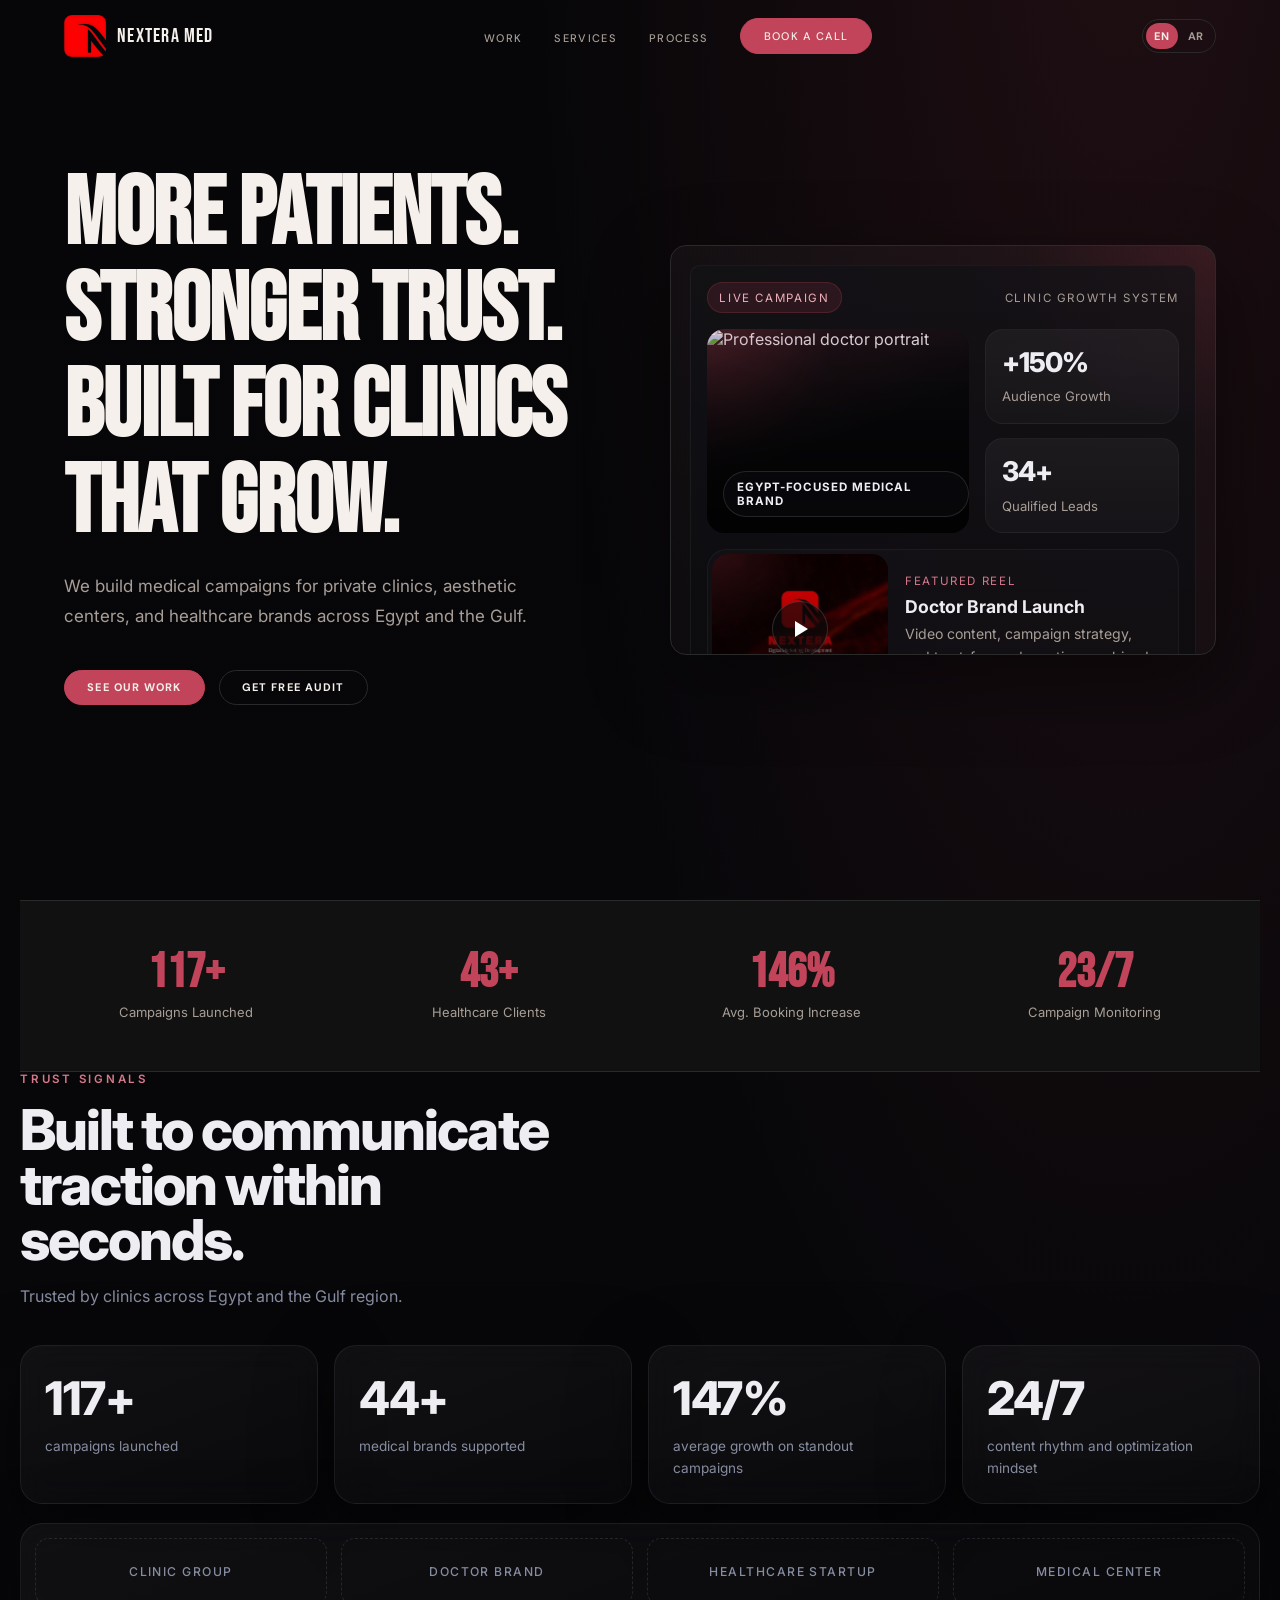
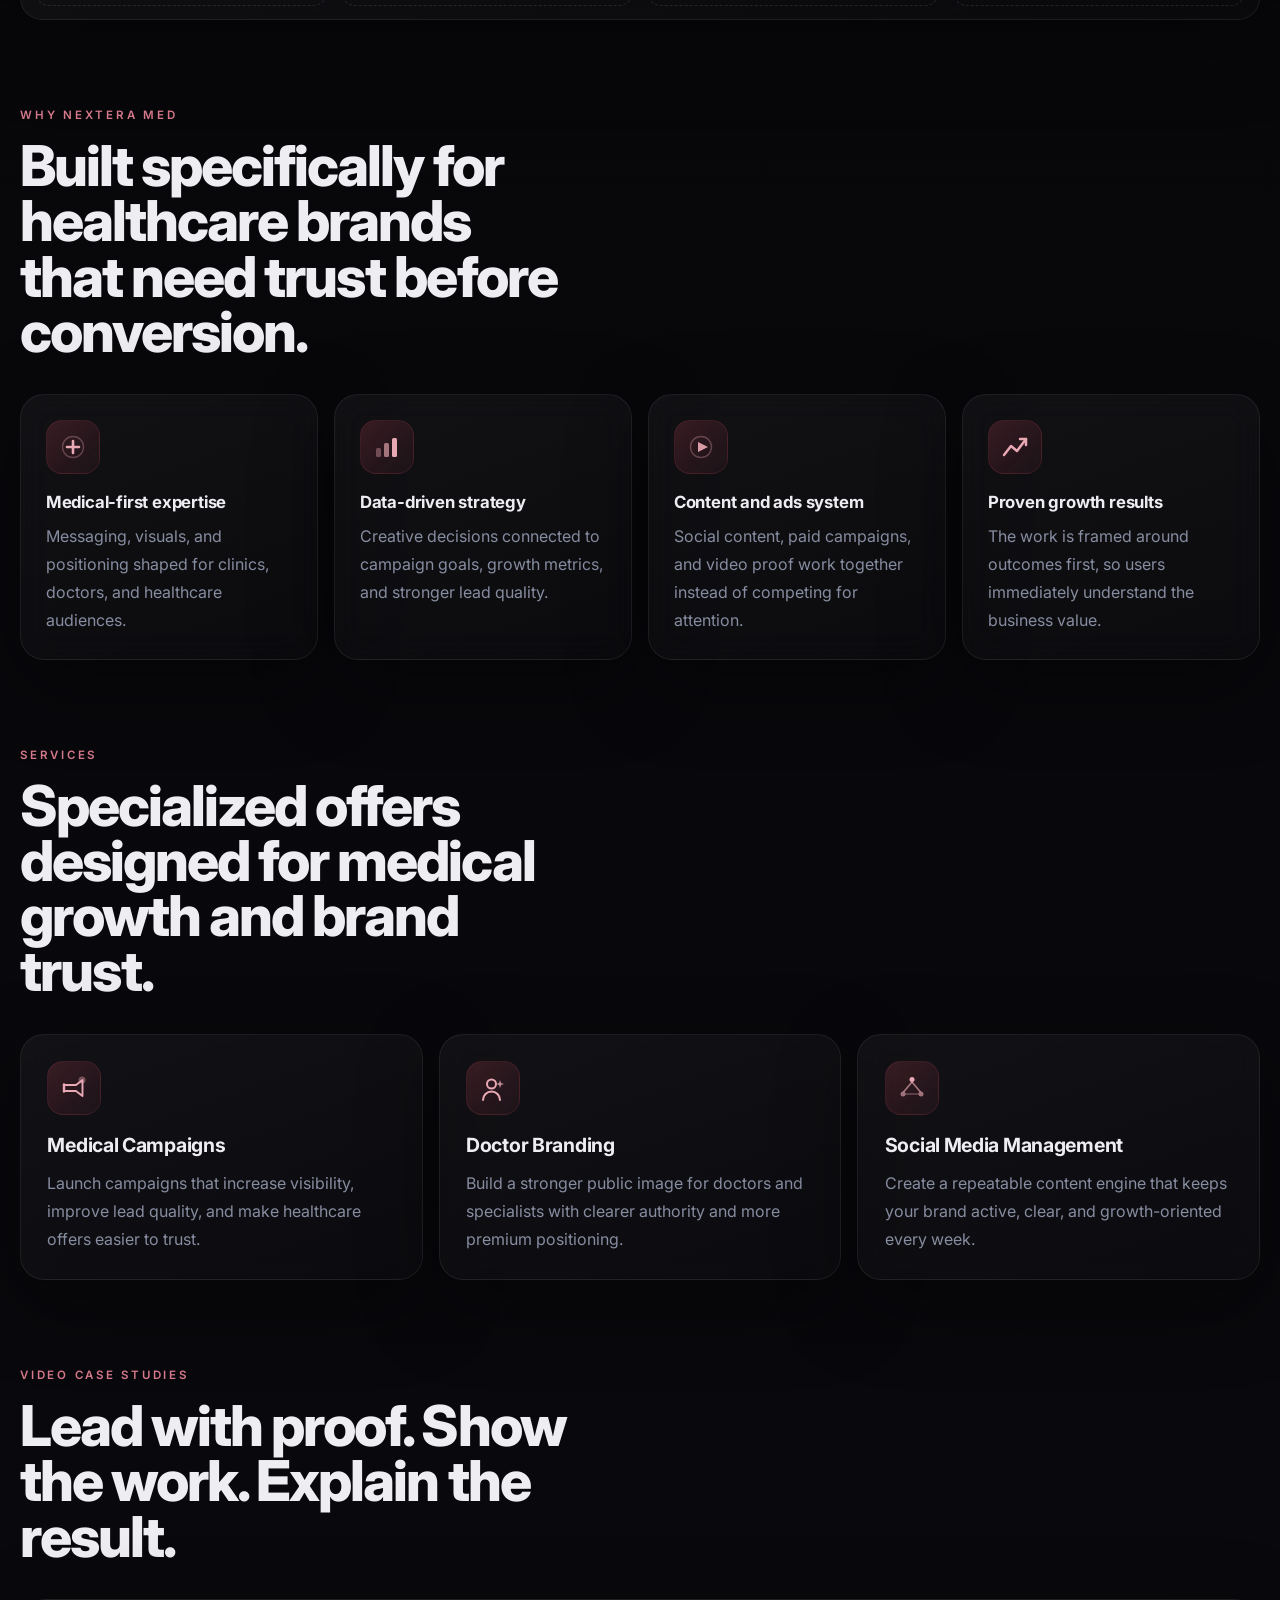
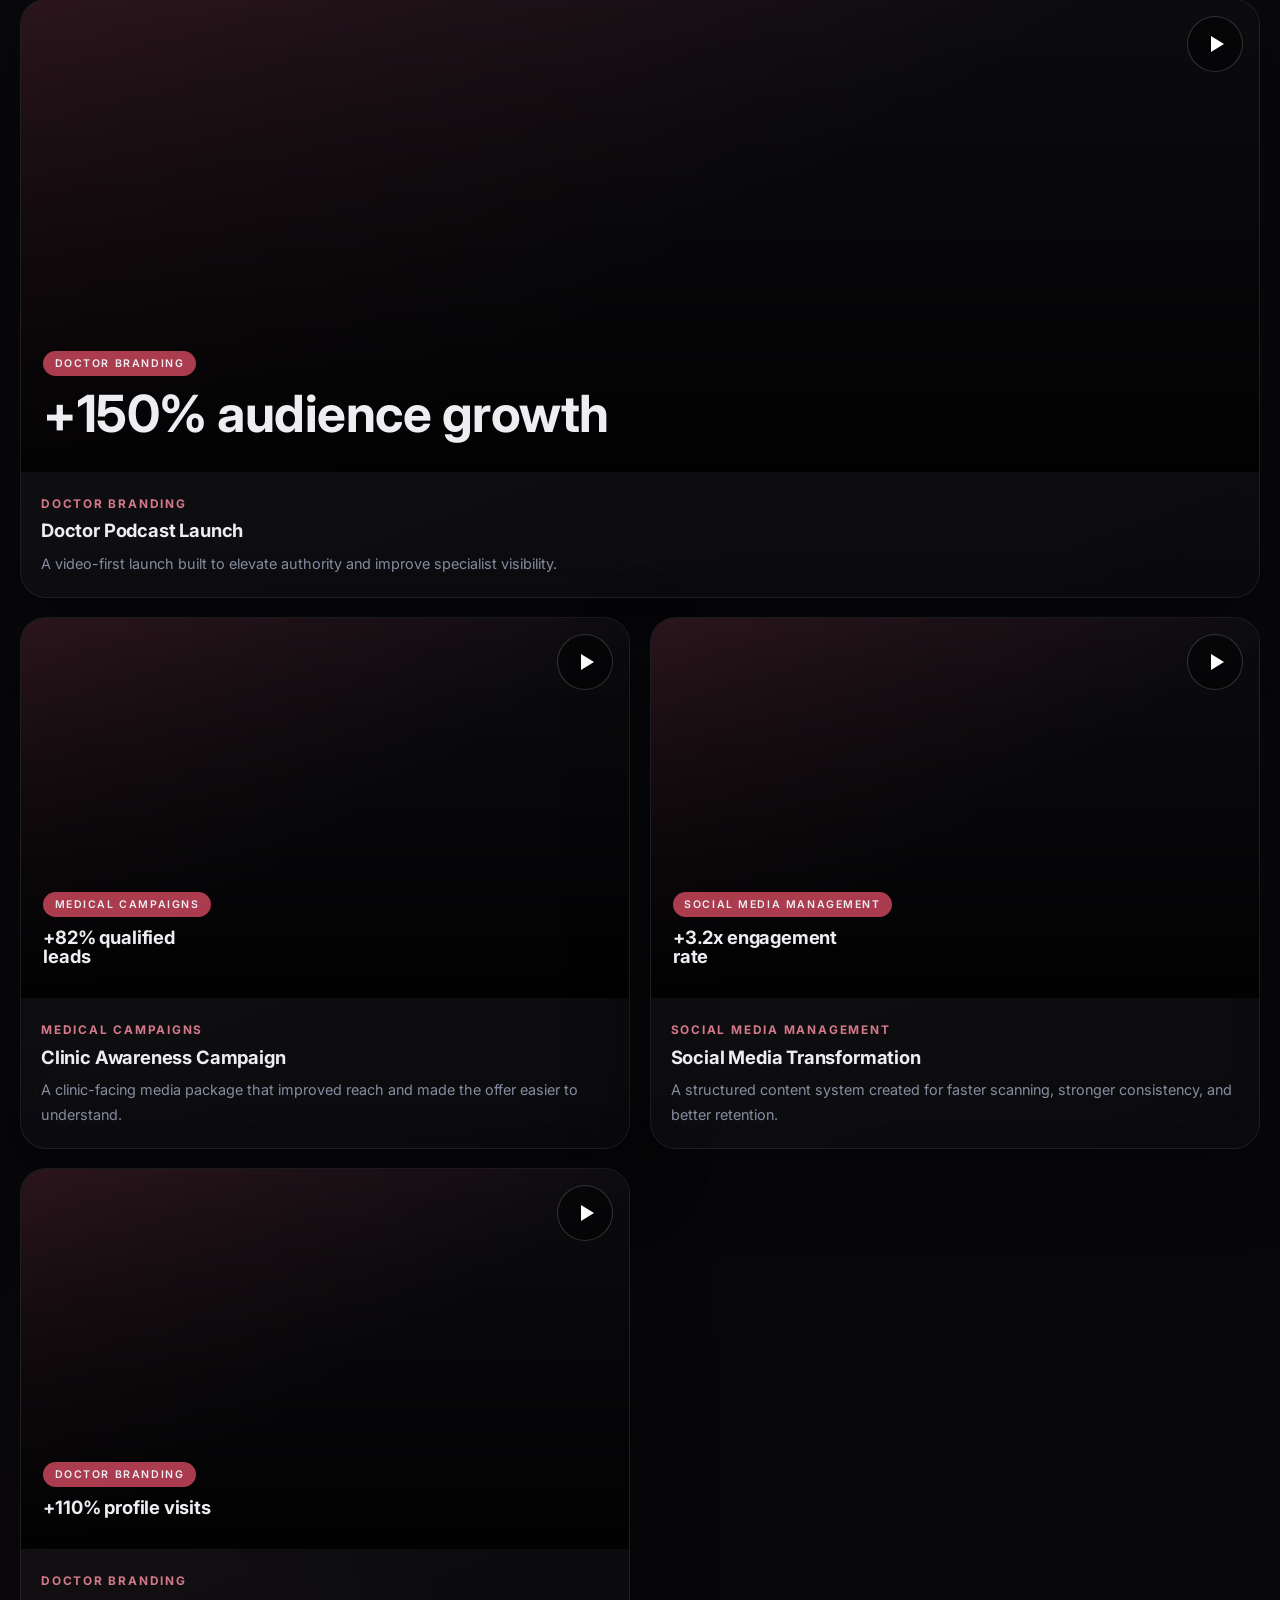
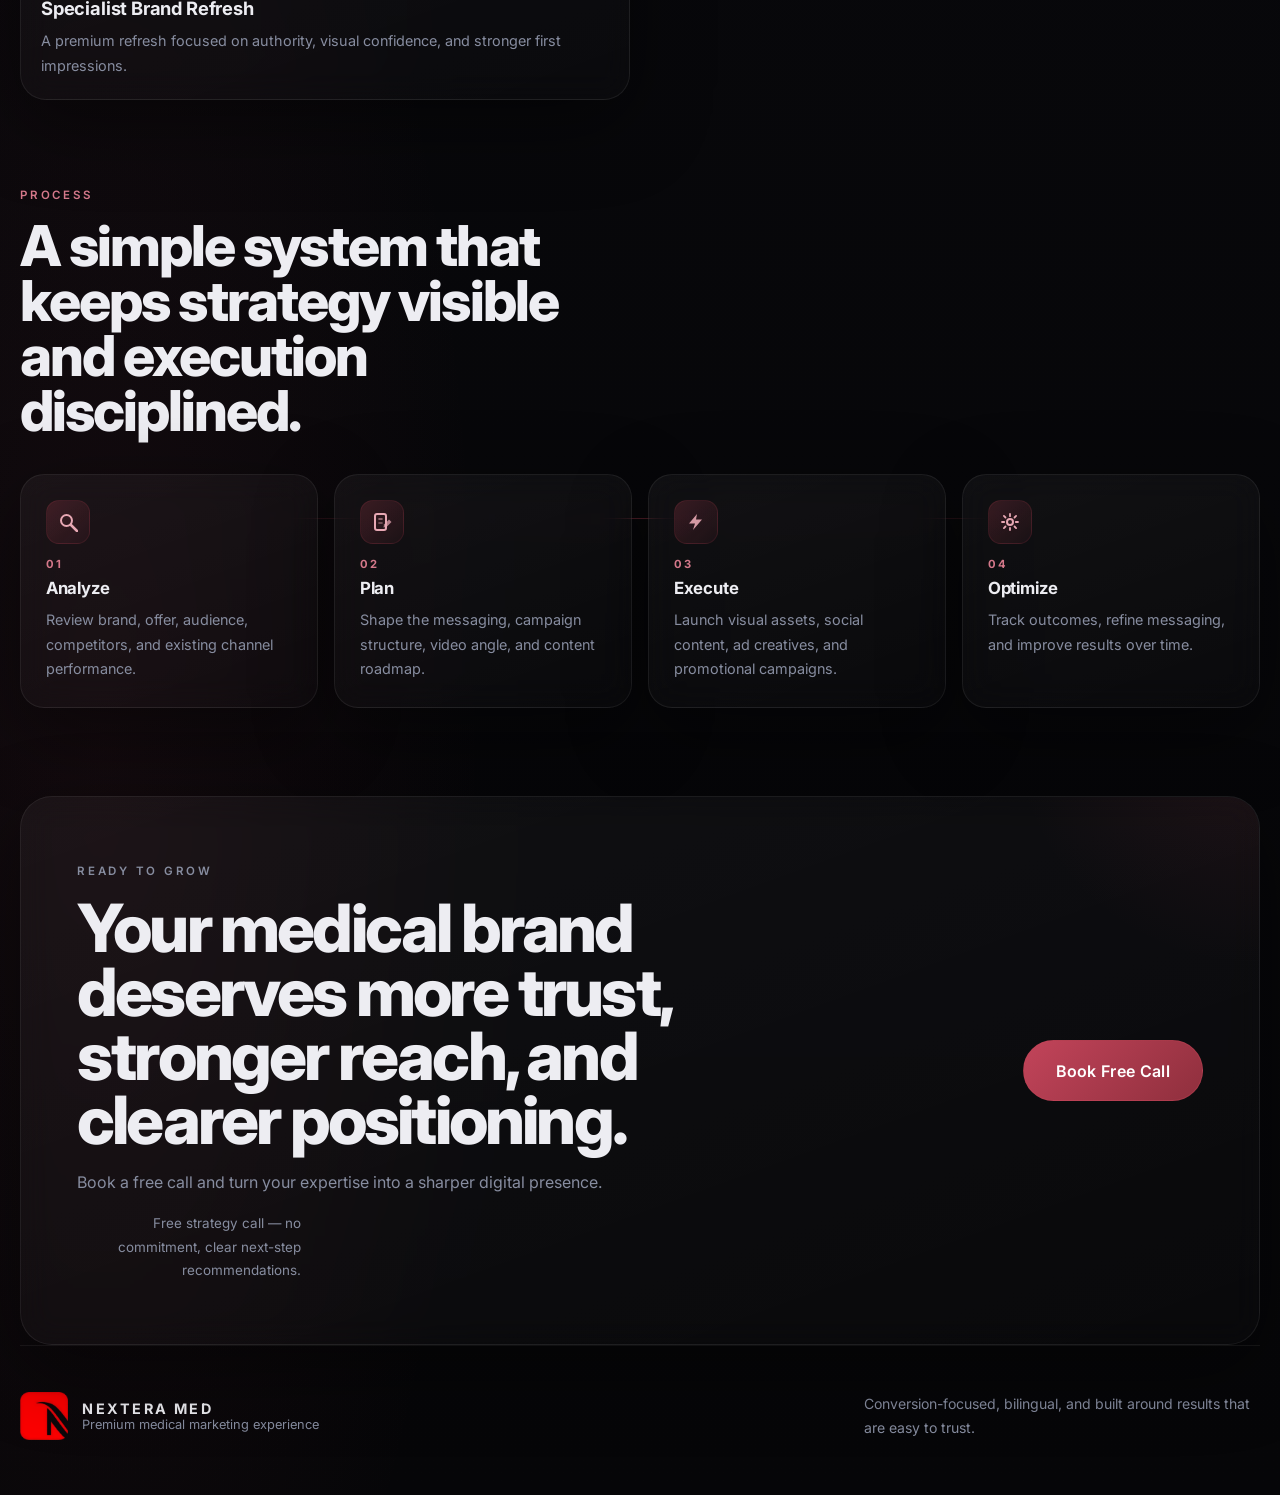
==== commit fab5b93e: "Fix Arabic Pages routing and mobile video UX" ====
--- a/index.html
+++ b/index.html
@@ -39,7 +39,7 @@
 
           <div class="lang-switch" aria-label="Language switcher">
             <span class="lang-switch__item is-active" aria-current="true">EN</span>
-            <a href="/ar/" class="lang-switch__item" lang="ar" hreflang="ar">AR</a>
+            <a href="./ar/" class="lang-switch__item" lang="ar" hreflang="ar">AR</a>
           </div>
 
           <button
@@ -65,7 +65,7 @@
           </ul>
           <div class="lang-switch lang-switch--mobile">
             <span class="lang-switch__item is-active" aria-current="true">EN</span>
-            <a href="/ar/" class="lang-switch__item" lang="ar" hreflang="ar">AR</a>
+            <a href="./ar/" class="lang-switch__item" lang="ar" hreflang="ar">AR</a>
           </div>
         </div>
       </nav>
@@ -94,12 +94,12 @@
                 </div>
 
                 <div class="hero-visual__chart">
-                  <div class="hero-visual__bars">
-                    <span style="height: 32%"></span>
-                    <span style="height: 46%"></span>
-                    <span style="height: 58%"></span>
-                    <span style="height: 74%"></span>
-                    <span style="height: 88%"></span>
+                  <div class="hero-visual__portrait">
+                    <img
+                      src="https://images.pexels.com/photos/5996692/pexels-photo-5996692.jpeg?auto=compress&cs=tinysrgb&w=1200"
+                      alt="Professional doctor portrait"
+                    />
+                    <div class="hero-visual__portrait-badge">Egypt-focused medical brand</div>
                   </div>
                   <div class="hero-visual__metrics">
                     <article>
--- a/styles.css
+++ b/styles.css
@@ -506,6 +506,50 @@
   align-items: stretch;
 }
 
+.hero-visual__portrait {
+  position: relative;
+  min-height: 190px;
+  border-radius: 18px;
+  overflow: hidden;
+  background:
+    linear-gradient(180deg, rgba(0,0,0,0.08), rgba(0,0,0,0.58)),
+    radial-gradient(circle at top left, rgba(194,68,88,0.24), transparent 38%),
+    #0c0c10;
+}
+
+.hero-visual__portrait img {
+  width: 100%;
+  height: 100%;
+  object-fit: cover;
+}
+
+.hero-visual__portrait::after {
+  content: "";
+  position: absolute;
+  inset: 0;
+  background:
+    linear-gradient(180deg, rgba(0,0,0,0.04) 0%, rgba(0,0,0,0.66) 100%),
+    linear-gradient(160deg, rgba(194,68,88,0.16) 0%, transparent 52%);
+}
+
+.hero-visual__portrait-badge {
+  position: absolute;
+  inset-inline-start: 1rem;
+  inset-block-end: 1rem;
+  z-index: 1;
+  display: inline-flex;
+  padding: 0.5rem 0.8rem;
+  border-radius: 999px;
+  background: rgba(10, 10, 14, 0.74);
+  border: 1px solid rgba(255,255,255,0.12);
+  color: var(--text);
+  font-size: 0.72rem;
+  font-weight: 700;
+  letter-spacing: 0.08em;
+  text-transform: uppercase;
+  backdrop-filter: blur(10px);
+}
+
 .hero-visual__bars {
   display: grid;
   grid-template-columns: repeat(5, 1fr);
